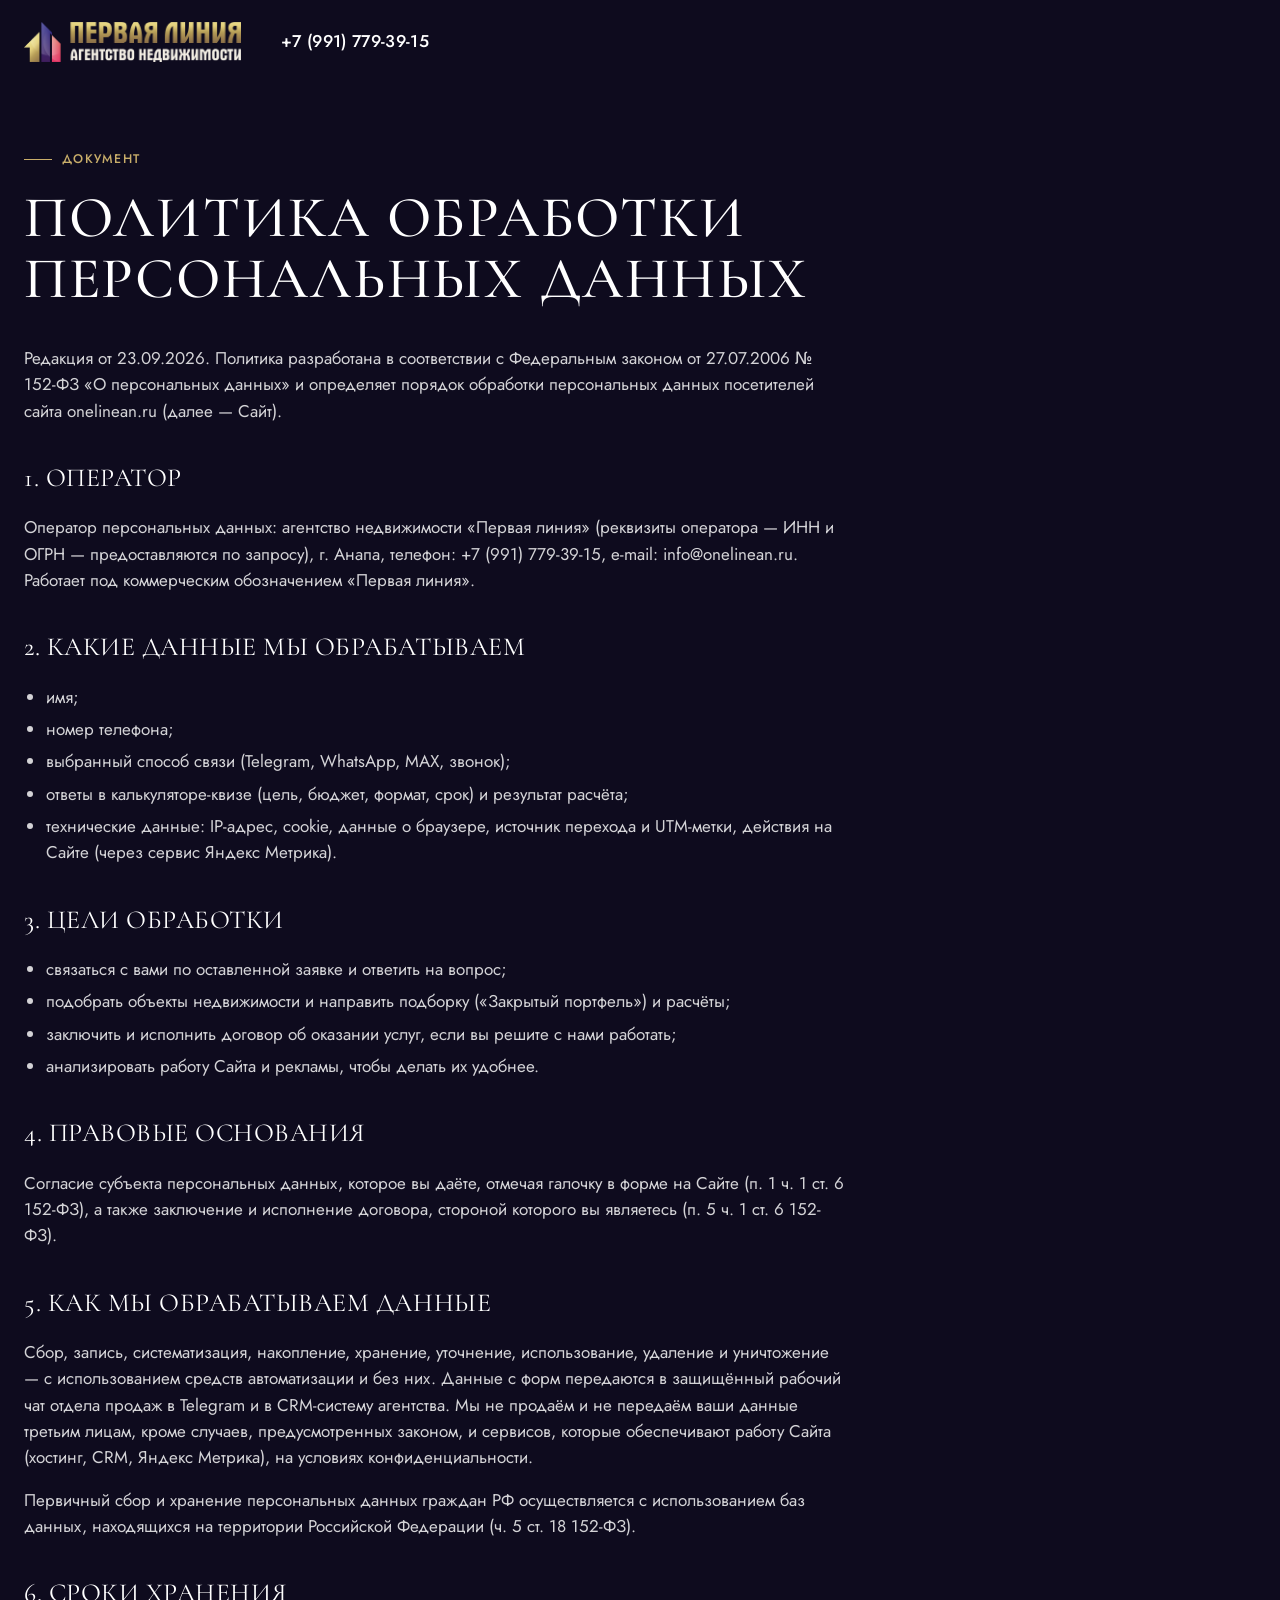
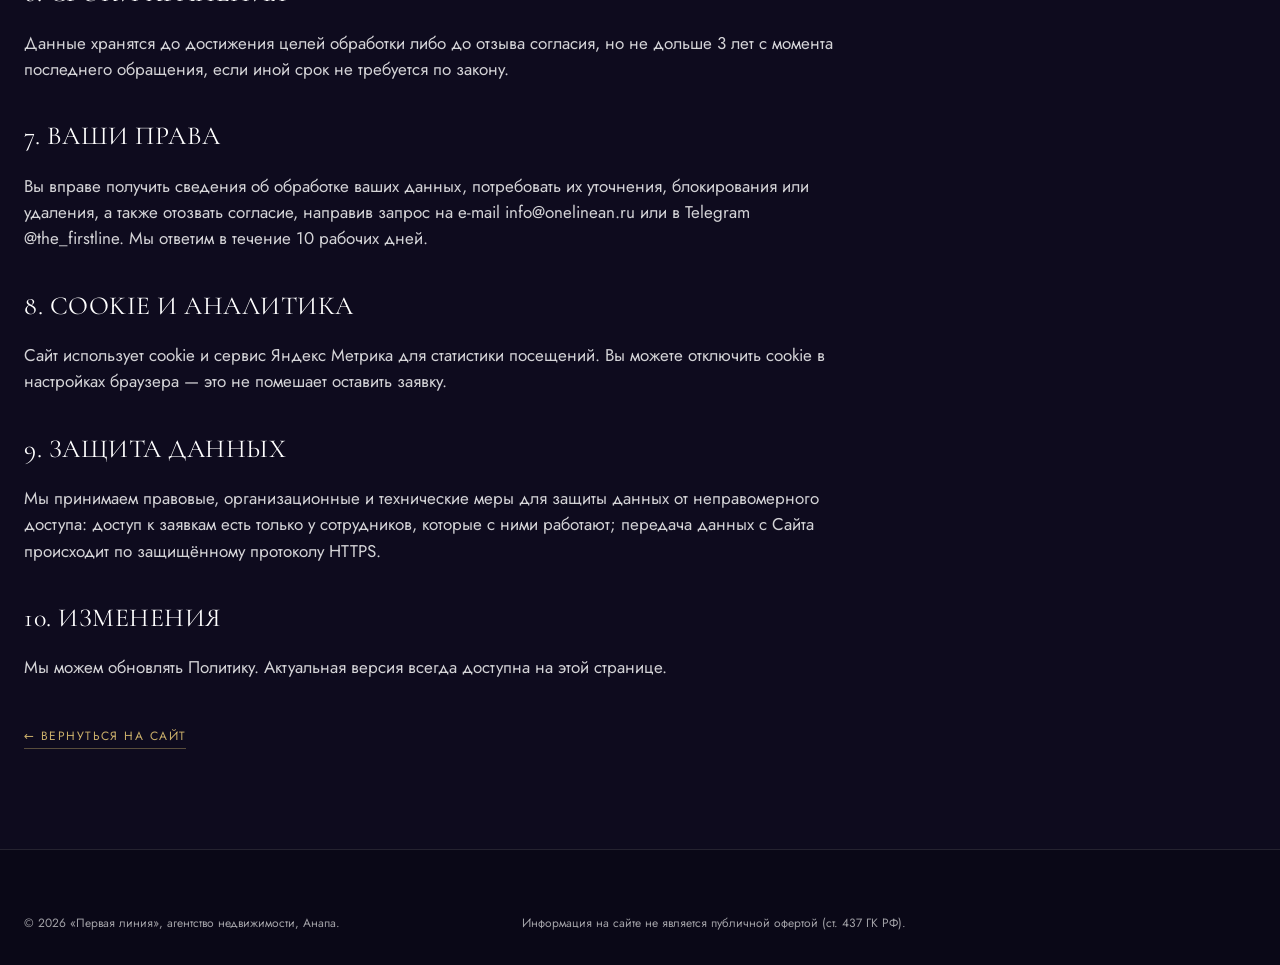
==== politika.html @ fabc6e94 "Первая линия — сайт агентства недвижимости, Анапа Полный сайт: главная, калькулятор, портфель, объек" ====
<!doctype html>
<html lang="ru" class="no-js">
<head>
  <meta charset="utf-8">
<!-- This site is hosted on Netlify. Anyone can build and deploy a site
     like this one for free: https://netlify.new/?utm_campaign=loops&utm_source=ai-legible&utm_medium=owned&utm_content=comment&utm_id=663f6101-4994-4c4c-a0d8-2c6af5e1f7ff
     Netlify hosting facts for this site: static/SSR served via Netlify Edge. -->
  <meta name="viewport" content="width=device-width, initial-scale=1">
  <title>Политика обработки персональных данных — Первая линия</title>
  <meta name="robots" content="noindex, follow">
  <meta name="theme-color" content="#0e0b1e">
  <link rel="icon" href="favicon.ico" sizes="any">
  <link rel="icon" type="image/png" href="assets/brand/favicon.png">
  <link rel="preload" href="assets/fonts/cormorant-garamond.woff2" as="font" type="font/woff2" crossorigin>
  <link rel="preload" href="assets/fonts/jost.woff2" as="font" type="font/woff2" crossorigin>
  <link rel="stylesheet" href="assets/css/style.css?v=17">
</head>
<body>
  <header class="header is-scrolled">
    <div class="container header__inner">
      <a aria-label='Первая линия — на главную' class='header__logo' href='/'><img src="assets/brand/logo-horizontal-dark.png" alt="Первая линия — агентство недвижимости" width="900" height="166"></a>
      <div class="header__right">
        <div class="header__phone"><a data-phone href="tel:+79917793915">+7 (991) 779-39-15</a><span>Анапа · отдел продаж</span></div>
      </div>
    </div>
  </header>

  <main class="page">
    <div class="container">
      <p class="eyebrow">Документ</p>
      <h1 class="h2" style="margin:18px 0 36px">Политика обработки персональных данных</h1>
      <div class="prose">
        <p>Редакция от 23.09.2026. Политика разработана в соответствии с Федеральным законом от 27.07.2006 № 152-ФЗ «О персональных данных» и определяет порядок обработки персональных данных посетителей сайта onelinean.ru (далее — Сайт).</p>

        <h2>1. Оператор</h2>
        <p>Оператор персональных данных: агентство недвижимости «Первая линия» (реквизиты оператора — ИНН и ОГРН — предоставляются по запросу), г. Анапа, телефон: <a data-phone href="tel:+79917793915">+7 (991) 779-39-15</a>, e-mail: info@onelinean.ru. Работает под коммерческим обозначением «Первая линия».</p>

        <h2>2. Какие данные мы обрабатываем</h2>
        <ul>
          <li>имя;</li>
          <li>номер телефона;</li>
          <li>выбранный способ связи (Telegram, WhatsApp, MAX, звонок);</li>
          <li>ответы в калькуляторе-квизе (цель, бюджет, формат, срок) и результат расчёта;</li>
          <li>технические данные: IP-адрес, cookie, данные о браузере, источник перехода и UTM-метки, действия на Сайте (через сервис Яндекс Метрика).</li>
        </ul>

        <h2>3. Цели обработки</h2>
        <ul>
          <li>связаться с вами по оставленной заявке и ответить на вопрос;</li>
          <li>подобрать объекты недвижимости и направить подборку («Закрытый портфель») и расчёты;</li>
          <li>заключить и исполнить договор об оказании услуг, если вы решите с нами работать;</li>
          <li>анализировать работу Сайта и рекламы, чтобы делать их удобнее.</li>
        </ul>

        <h2>4. Правовые основания</h2>
        <p>Согласие субъекта персональных данных, которое вы даёте, отмечая галочку в форме на Сайте (п. 1 ч. 1 ст. 6 152-ФЗ), а также заключение и исполнение договора, стороной которого вы являетесь (п. 5 ч. 1 ст. 6 152-ФЗ).</p>

        <h2>5. Как мы обрабатываем данные</h2>
        <p>Сбор, запись, систематизация, накопление, хранение, уточнение, использование, удаление и уничтожение — с использованием средств автоматизации и без них. Данные с форм передаются в защищённый рабочий чат отдела продаж в Telegram и в CRM-систему агентства. Мы не продаём и не передаём ваши данные третьим лицам, кроме случаев, предусмотренных законом, и сервисов, которые обеспечивают работу Сайта (хостинг, CRM, Яндекс Метрика), на условиях конфиденциальности.</p>
        <p>Первичный сбор и хранение персональных данных граждан РФ осуществляется с использованием баз данных, находящихся на территории Российской Федерации (ч. 5 ст. 18 152-ФЗ).</p>

        <h2>6. Сроки хранения</h2>
        <p>Данные хранятся до достижения целей обработки либо до отзыва согласия, но не дольше 3 лет с момента последнего обращения, если иной срок не требуется по закону.</p>

        <h2>7. Ваши права</h2>
        <p>Вы вправе получить сведения об обработке ваших данных, потребовать их уточнения, блокирования или удаления, а также отозвать согласие, направив запрос на e-mail info@onelinean.ru или в Telegram @the_firstline. Мы ответим в течение 10 рабочих дней.</p>

        <h2>8. Cookie и аналитика</h2>
        <p>Сайт использует cookie и сервис Яндекс Метрика для статистики посещений. Вы можете отключить cookie в настройках браузера — это не помешает оставить заявку.</p>

        <h2>9. Защита данных</h2>
        <p>Мы принимаем правовые, организационные и технические меры для защиты данных от неправомерного доступа: доступ к заявкам есть только у сотрудников, которые с ними работают; передача данных с Сайта происходит по защищённому протоколу HTTPS.</p>

        <h2>10. Изменения</h2>
        <p>Мы можем обновлять Политику. Актуальная версия всегда доступна на этой странице.</p>

        <p style="margin-top:24px"><a class='link-arrow' href='/'>← Вернуться на сайт</a></p>
      </div>
    </div>
  </main>

  <footer class="footer">
    <div class="container">
      <div class="footer__legal" style="margin-top:0;border-top:0;padding-top:0">
        <p>© <span data-year>2026</span> «Первая линия», агентство недвижимости, Анапа.</p>
        <p>Информация на сайте не является публичной офертой (ст. 437 ГК РФ).</p>
      </div>
    </div>
  </footer>
  <script src="assets/js/config.js?v=17"></script>
  <script src="assets/js/app.js?v=17" defer></script>
</body>
</html>
<script async src="/.netlify/scripts/hud?variant=public" data-nf-variant="public" data-netlify-site-id="663f6101-4994-4c4c-a0d8-2c6af5e1f7ff" data-app-host="app.netlify.com"></script>
---- assets/css/style.css ----
/* ==========================================================================
   Первая линия — агентство инвестиционной недвижимости, Анапа
   Дизайн-система по мотивам whitewill.ru, палитра из логотипа агентства
   ========================================================================== */

/* шрифты — свой хостинг (кириллица + латиница), без передачи данных в Google */
@font-face { font-family: "Cormorant Garamond"; src: url("../fonts/cormorant-garamond.woff2") format("woff2"); font-weight: 300 700; font-style: normal; font-display: swap; }
@font-face { font-family: "Cormorant Garamond"; src: url("../fonts/cormorant-garamond-italic.woff2") format("woff2"); font-weight: 300 700; font-style: italic; font-display: swap; }
@font-face { font-family: "Jost"; src: url("../fonts/jost.woff2") format("woff2"); font-weight: 100 900; font-style: normal; font-display: swap; }

:root {
  /* фон и поверхности — глубокий индиго логотипа */
  --bg: #0e0b1e;
  --bg-2: #130f28;
  --card: #1a1534;
  --card-2: #221c42;
  --line: rgba(201, 174, 106, 0.18);
  --line-soft: rgba(255, 255, 255, 0.08);

  /* акценты логотипа */
  --gold: #c9ae6a;
  --gold-hi: #eadc8c;
  --gold-lo: #8c7249;
  --gold-grad: linear-gradient(180deg, #eadc8c 0%, #c4a965 50%, #8c7249 100%);
  --gold-grad-h: linear-gradient(90deg, #eadc8c 0%, #c4a965 45%, #9c8052 100%);
  --coral: #e6456a;
  --coral-soft: #e8a090;
  --indigo: #3a2c80;
  --violet: #5b5ba8;
  --plum: #401e5c;

  /* светлая контрастная секция */
  --cream: #f3eee4;
  --cream-2: #e9e1d2;
  --ink: #0e0b1e;
  --ink-muted: rgba(14, 11, 30, 0.66);

  --text: #ffffff;
  --muted: rgba(255, 255, 255, 0.72);
  --faint: rgba(255, 255, 255, 0.46);

  --serif: "Cormorant Garamond", "Cormorant", Georgia, "Times New Roman", serif;
  --sans: "Jost", "Futura PT", "Century Gothic", system-ui, -apple-system, sans-serif;

  --container: 1300px;
  --gutter: 16px;
  --radius: 3px;
  --header-h: 84px;
  --ease: cubic-bezier(0.22, 0.61, 0.36, 1);
}

@media (min-width: 768px) {
  :root { --gutter: 24px; }
}

/* ---------- reset ---------- */
*, *::before, *::after { box-sizing: border-box; }
html { -webkit-text-size-adjust: 100%; scroll-padding-top: 72px; }
body {
  margin: 0;
  background: var(--bg);
  color: var(--text);
  font-family: var(--sans);
  font-weight: 400;
  font-size: 16px;
  line-height: 1.55;
  -webkit-font-smoothing: antialiased;
  overflow-x: hidden;
}
img, svg { display: block; max-width: 100%; }
img { height: auto; }
a { color: inherit; text-decoration: none; }
button, input, select, textarea { font: inherit; color: inherit; }
button { cursor: pointer; background: none; border: 0; padding: 0; }
h1, h2, h3, h4, p, ul, ol, figure, blockquote { margin: 0; }
ul, ol { padding: 0; list-style: none; }
:focus-visible { outline: 2px solid var(--gold); outline-offset: 3px; }
[hidden] { display: none !important; }
.sr-only { position: absolute; width: 1px; height: 1px; overflow: hidden; clip: rect(0 0 0 0); white-space: nowrap; }

.container { width: 100%; max-width: var(--container); margin: 0 auto; padding: 0 var(--gutter); }

/* ---------- типографика ---------- */
.h-display,
.h2,
.h3 {
  font-family: var(--serif);
  font-weight: 400;
  text-transform: uppercase;
  letter-spacing: 0.03em;
  line-height: 1.04;
}
.h-display { font-size: clamp(38px, 6.2vw, 88px); font-weight: 300; }
.h2 { font-size: clamp(32px, 4.6vw, 58px); }
.h3 { font-size: clamp(22px, 2.2vw, 30px); line-height: 1.12; }
.h-display .indent { display: block; padding-left: 0.9em; }
.gold-text {
  background: var(--gold-grad);
  -webkit-background-clip: text;
  background-clip: text;
  color: transparent;
}
.eyebrow {
  display: inline-flex;
  align-items: center;
  gap: 10px;
  font-size: 12px;
  letter-spacing: 0.14em;
  text-transform: uppercase;
  color: var(--gold);
}
.eyebrow::before { content: ""; width: 28px; height: 1px; background: currentColor; }
.lead { font-size: clamp(17px, 1.5vw, 20px); line-height: 1.5; color: var(--muted); font-weight: 300; }
.muted { color: var(--muted); }
.small { font-size: 13px; line-height: 1.5; }
.src { font-size: 12px; color: var(--faint); line-height: 1.45; }
.src a { text-decoration: underline; text-underline-offset: 2px; text-decoration-color: rgba(255,255,255,.25); }
.src a:hover { color: var(--gold); }
.fill {
  /* незаполненные данные — видно сразу, легко найти поиском по [ЗАПОЛНИТЬ] */
  display: inline;
  background: rgba(230, 69, 106, 0.14);
  color: #ff9fb4;
  border-radius: 2px;
  padding: 0 4px;
  font-size: 0.92em;
}

/* ---------- кнопки ---------- */
.btn {
  --h: 52px;
  display: inline-flex;
  align-items: center;
  justify-content: center;
  gap: 10px;
  min-height: var(--h);
  padding: 0 28px;
  border-radius: var(--radius);
  font-size: 13px;
  font-weight: 500;
  letter-spacing: 0.1em;
  text-transform: uppercase;
  text-align: center;
  line-height: 1.2;
  transition: background 0.25s var(--ease), color 0.25s var(--ease), border-color 0.25s, transform 0.25s var(--ease), box-shadow 0.25s;
  white-space: nowrap;
}
.btn:active { transform: translateY(1px); }
.btn--gold { background: var(--gold-grad-h); color: var(--ink); box-shadow: 0 10px 30px -12px rgba(201, 174, 106, 0.6); }
.btn--gold:hover { box-shadow: 0 14px 40px -10px rgba(234, 220, 140, 0.7); filter: brightness(1.06); }
.btn--ghost { border: 1px solid rgba(201, 174, 106, 0.55); color: var(--gold-hi); }
.btn--ghost:hover { background: rgba(201, 174, 106, 0.1); border-color: var(--gold); }
.btn--cream { background: var(--cream); color: var(--ink); }
.btn--cream:hover { background: #fff; }
.btn--dark { background: var(--ink); color: var(--cream); }
.btn--dark:hover { background: var(--indigo); }
.btn--sm { --h: 40px; padding: 0 18px; font-size: 12px; }
.btn--block { width: 100%; }
.btn[disabled] { opacity: 0.55; pointer-events: none; }
.link-arrow {
  display: inline-flex; align-items: center; gap: 8px;
  font-size: 12px; letter-spacing: 0.12em; text-transform: uppercase; color: var(--gold);
  border-bottom: 1px solid rgba(201,174,106,.4); padding-bottom: 3px;
}
.link-arrow:hover { color: var(--gold-hi); border-color: var(--gold-hi); }
@media (max-width: 480px) { .btn { white-space: normal; padding: 0 20px; } }

/* ---------- секции ---------- */
.section { padding: clamp(72px, 10vw, 140px) 0; position: relative; }
.section--tight { padding: clamp(56px, 7vw, 96px) 0; }
.section--alt { background: var(--bg-2); }
.section--cream { background: var(--cream); color: var(--ink); }
.section--cream .muted, .section--cream .lead { color: var(--ink-muted); }
.section--cream .eyebrow { color: var(--gold-lo); }
.section--cream .src { color: rgba(14,11,30,.5); }
.section-head {
  display: grid;
  gap: 20px 60px;
  margin-bottom: clamp(36px, 5vw, 64px);
  align-items: end;
}
.section-head .eyebrow { margin-bottom: 18px; }
@media (min-width: 960px) {
  .section-head { grid-template-columns: 1.15fr 1fr; }
  .section-head--stack { grid-template-columns: 1fr; max-width: 900px; }
}
.divider { height: 1px; background: var(--line-soft); border: 0; margin: 0; }

/* ---------- шапка ---------- */
.header {
  position: fixed; inset: 0 0 auto 0; z-index: 50;
  height: var(--header-h);
  transition: background 0.35s var(--ease), height 0.35s var(--ease), border-color 0.35s;
  border-bottom: 1px solid transparent;
}
.header.is-scrolled {
  --header-h: 68px;
  background: rgba(14, 11, 30, 0.86);
  backdrop-filter: blur(14px);
  -webkit-backdrop-filter: blur(14px);
  border-color: var(--line-soft);
}
.header__inner { height: 100%; display: flex; align-items: center; gap: 28px; }
.header__logo { flex: none; }
.header__logo img { height: 40px; width: auto; }
.header.is-scrolled .header__logo img { height: 34px; }
.nav { display: none; gap: 30px; margin-left: auto; }
.nav a { font-size: 14px; color: rgba(255,255,255,.86); letter-spacing: 0.02em; position: relative; }
.nav a::after { content: ""; position: absolute; left: 0; right: 100%; bottom: -6px; height: 1px; background: var(--gold); transition: right .3s var(--ease); }
.nav a:hover { color: #fff; }
.nav a:hover::after { right: 0; }
.header__right { display: flex; align-items: center; gap: 18px; margin-left: auto; }
.header__social { display: none; gap: 12px; }
.icon-btn {
  width: 36px; height: 36px; border-radius: 50%;
  display: inline-grid; place-items: center;
  border: 1px solid rgba(255,255,255,.18);
  transition: border-color .25s, background .25s;
}
.icon-btn svg { width: 16px; height: 16px; fill: currentColor; }
.icon-btn:hover { border-color: var(--gold); background: rgba(201,174,106,.12); }
.header__phone { display: none; text-align: right; line-height: 1.2; }
.header__phone a { font-size: 17px; font-weight: 500; letter-spacing: 0.02em; white-space: nowrap; }
.header__phone span { display: block; font-size: 11px; color: var(--faint); margin-top: 3px; }
.header__cta { display: none; }
.burger { width: 44px; height: 44px; display: grid; place-content: center; gap: 6px; }
.burger span { display: block; width: 24px; height: 1.5px; background: #fff; transition: transform .3s, opacity .3s; }
.burger[aria-expanded="true"] span:nth-child(1) { transform: translateY(7.5px) rotate(45deg); }
.burger[aria-expanded="true"] span:nth-child(2) { opacity: 0; }
.burger[aria-expanded="true"] span:nth-child(3) { transform: translateY(-7.5px) rotate(-45deg); }
@media (min-width: 640px) { .header__phone { display: block; } }
@media (min-width: 1180px) {
  .nav { display: flex; }
  .header__right { margin-left: 28px; }
  .header__social { display: flex; }
  .burger { display: none; }
}
@media (min-width: 1360px) { .header__cta { display: inline-flex; } }
@media (max-width: 400px) { .header__logo img { height: 32px; } }

.mobile-menu {
  position: fixed; inset: 0; z-index: 49;
  background: rgba(14, 11, 30, 0.98);
  padding: calc(var(--header-h) + 24px) var(--gutter) 32px;
  display: flex; flex-direction: column; gap: 28px;
  opacity: 0; visibility: hidden; transition: opacity .3s, visibility .3s;
  overflow-y: auto;
}
.mobile-menu.is-open { opacity: 1; visibility: visible; }
.mobile-menu nav { display: grid; gap: 4px; }
.mobile-menu nav a { font-family: var(--serif); font-size: 30px; text-transform: uppercase; letter-spacing: .03em; padding: 6px 0; border-bottom: 1px solid var(--line-soft); }
.mobile-menu__foot { margin-top: auto; display: grid; gap: 16px; }
.mobile-menu__foot .phone { font-size: 22px; font-weight: 500; }

/* ---------- первый экран ---------- */
.hero {
  position: relative;
  min-height: 100svh;
  display: flex; flex-direction: column; justify-content: flex-end;
  padding: calc(var(--header-h) + 24px) 0 0;
  isolation: isolate;
  overflow: hidden;
}
.hero__wall {
  position: absolute; left: 0; right: 0; top: 0; height: min(72vh, 680px); z-index: -2;
  display: grid; grid-auto-flow: column; grid-auto-columns: 1fr;
  gap: 2px;
}
.hero__wall img {
  width: 100%; height: 100%; object-fit: cover; object-position: center 12%;
  filter: saturate(0.6) contrast(1.05) brightness(0.78);
}
.hero__wall img:nth-child(n+5) { display: none; }
@media (min-width: 640px) { .hero__wall img:nth-child(n+5) { display: block; } .hero__wall img:nth-child(n+7) { display: none; } }
@media (min-width: 1024px) { .hero__wall img:nth-child(n+7) { display: block; } }
.hero::before {
  content: ""; position: absolute; left: 0; right: 0; top: 0; height: min(72vh, 680px); z-index: -1;
  background:
    linear-gradient(180deg, rgba(14,11,30,.78) 0%, rgba(14,11,30,.1) 20%, rgba(14,11,30,.15) 45%, rgba(14,11,30,.85) 80%, var(--bg) 100%),
    linear-gradient(90deg, rgba(58,44,128,.45), rgba(58,44,128,.1) 45%, rgba(230,69,106,.14));
}
.hero { min-height: auto; padding-top: calc(min(72vh, 680px) - 250px); }
@media (max-width: 959px) { .hero { padding-top: calc(min(42vh, 380px) - 60px); } .hero__wall, .hero::before { height: min(42vh, 380px); } }
.hero__caption { position: absolute; right: var(--gutter); top: calc(var(--header-h) + 14px); font-size: 11px; color: var(--faint); }
.hero__content { display: grid; gap: 28px; padding-bottom: 28px; }
.hero__title { max-width: none; }
.hero__aside { display: grid; gap: 24px; align-content: end; }
.hero__aside .lead { color: rgba(255,255,255,.88); max-width: 520px; }
.hero__ctas { display: flex; flex-wrap: wrap; gap: 12px; }
.hero__seal {
  position: absolute; left: calc(var(--gutter) - 6px); top: -110px;
  width: 128px; height: 128px; display: none;
}
.hero__seal svg { width: 100%; height: 100%; animation: spin 38s linear infinite; }
.hero__seal-core { position: absolute; inset: 0; display: grid; place-items: center; }
.hero__seal-core img { width: 46px; }
@keyframes spin { to { transform: rotate(360deg); } }
@media (prefers-reduced-motion: reduce) { .hero__seal svg { animation: none; } }
@media (min-width: 960px) {
  .hero__content { grid-template-columns: 1.25fr 1fr; align-items: end; gap: 60px; position: relative; padding-bottom: 40px; }
  .hero__seal { display: block; }
}

.trust {
  display: grid; grid-template-columns: repeat(2, 1fr);
  border-top: 1px solid var(--line-soft);
  margin-top: 8px;
}
.trust__item { padding: 20px 16px 22px 0; display: grid; gap: 6px; }
.trust__item + .trust__item { padding-left: 16px; border-left: 1px solid var(--line-soft); }
.trust__item:nth-child(3) { padding-left: 0; border-left: 0; }
.trust__item:nth-child(n+3) { border-top: 1px solid var(--line-soft); }
.trust__num { font-family: var(--serif); font-size: clamp(26px, 3vw, 40px); line-height: 1; color: var(--gold-hi); }
.trust__txt { font-size: 13px; color: var(--muted); line-height: 1.4; }
@media (min-width: 960px) {
  .trust { grid-template-columns: repeat(4, 1fr); }
  .trust__item { padding: 26px 24px 30px; }
  .trust__item:first-child { padding-left: 0; }
  .trust__item:nth-child(3) { padding-left: 24px; border-left: 1px solid var(--line-soft); }
  .trust__item:nth-child(n+3) { border-top: 0; }
}

/* ---------- панель быстрого подбора (аналог поиска whitewill) ---------- */
.quickbar {
  display: grid; gap: 1px;
  background: rgba(255,255,255,.1);
  border-radius: var(--radius);
  overflow: hidden;
  margin: 8px 0 0;
}
.quickbar__field { background: #fff; color: var(--ink); position: relative; }
.quickbar__field label { position: absolute; left: 18px; top: 9px; font-size: 10px; letter-spacing: .12em; text-transform: uppercase; color: rgba(14,11,30,.5); pointer-events: none; }
.quickbar select {
  width: 100%; height: 60px; border: 0; background: transparent; appearance: none; -webkit-appearance: none;
  padding: 20px 40px 4px 18px; font-size: 15px; color: var(--ink); cursor: pointer;
}
.quickbar__field::after { content: ""; position: absolute; right: 18px; top: 50%; width: 8px; height: 8px; border-right: 1.5px solid var(--gold-lo); border-bottom: 1.5px solid var(--gold-lo); transform: translateY(-70%) rotate(45deg); pointer-events: none; }
.quickbar .btn { border-radius: 0; min-height: 60px; }
@media (min-width: 900px) { .quickbar { grid-template-columns: 1fr 1fr 1fr 220px; } }

/* ---------- плитки сегментов ---------- */
.tiles { display: grid; gap: 12px; }
@media (min-width: 640px) { .tiles { grid-template-columns: repeat(2, 1fr); } }
@media (min-width: 1024px) { .tiles { grid-template-columns: repeat(6, 1fr); } .tile { grid-column: span 2; } .tile--wide { grid-column: span 3; } }
.tile {
  position: relative; min-height: 220px;
  background: var(--card); border: 1px solid var(--line-soft);
  padding: 24px; display: flex; flex-direction: column; justify-content: space-between; gap: 18px;
  overflow: hidden; text-align: left; width: 100%;
  transition: border-color .3s, transform .4s var(--ease);
}
.tile::after {
  content: ""; position: absolute; right: -40px; bottom: -40px; width: 220px; height: 220px; border-radius: 50%;
  background: radial-gradient(circle, rgba(91,91,168,.35), transparent 70%);
  transition: transform .5s var(--ease);
}
.tile:hover { border-color: var(--line); }
.tile:hover::after { transform: scale(1.3); }
.tile__num { font-family: var(--serif); font-size: 15px; color: var(--gold); letter-spacing: .1em; }
.tile__title { font-family: var(--serif); font-size: clamp(22px, 2vw, 28px); text-transform: uppercase; line-height: 1.1; letter-spacing: .02em; position: relative; z-index: 1; }
.tile__text { font-size: 14px; color: var(--muted); position: relative; z-index: 1; }
.tile__more { font-size: 12px; letter-spacing: .12em; text-transform: uppercase; color: var(--gold); position: relative; z-index: 1; display: inline-flex; gap: 8px; align-items: center; }
.tile[aria-expanded="true"] { border-color: var(--gold); }

.strategy {
  margin-top: 12px; background: linear-gradient(135deg, rgba(58,44,128,.45), rgba(26,21,52,1));
  border: 1px solid var(--line); padding: clamp(24px, 4vw, 48px);
  display: grid; gap: 24px;
}
.strategy[hidden] { display: none; }
.strategy__grid { display: grid; gap: 20px; }
@media (min-width: 900px) { .strategy { grid-template-columns: 1.2fr 1fr; align-items: start; } }
.strategy dl { display: grid; gap: 14px; }
.strategy dt { font-size: 11px; letter-spacing: .14em; text-transform: uppercase; color: var(--gold); }
.strategy dd { margin: 4px 0 0; color: var(--muted); font-size: 15px; }

/* ---------- лид-магнит: закрытый портфель ---------- */
.portfolio { display: grid; gap: 48px; align-items: center; }
@media (min-width: 1024px) { .portfolio { grid-template-columns: 1fr 1.05fr; gap: 80px; } }
.portfolio__list { display: grid; gap: 14px; margin: 28px 0 32px; }
.portfolio__list li { display: grid; grid-template-columns: 28px 1fr; gap: 12px; color: var(--muted); }
.portfolio__list li::before { content: ""; width: 20px; height: 1px; background: var(--gold); margin-top: 12px; }
.portfolio__list b { color: #fff; font-weight: 500; }

.book-stage { position: relative; min-height: 440px; perspective: 1600px; display: grid; place-items: center; }
.book-stage__cards { position: absolute; inset: 0; display: grid; grid-template-columns: repeat(3, 1fr); gap: 10px; opacity: .9; }
.book-stage__cards > div {
  background: var(--card); border: 1px solid var(--line-soft); position: relative; overflow: hidden;
  display: flex; flex-direction: column; justify-content: flex-end; padding: 14px;
}
.book-stage__cards > div::before { content: ""; position: absolute; inset: 0 0 45% 0; background: linear-gradient(135deg, #2a2352, #3b2e6e 55%, #6b3a63); }
.book-stage__cards span { display: block; height: 8px; background: rgba(255,255,255,.2); margin-top: 8px; border-radius: 4px; filter: blur(2px); position: relative; }
.book-stage__cards span:nth-child(2) { width: 60%; }
.book-stage__cards span.g { background: rgba(201,174,106,.55); width: 40%; }
.book-stage__cards { filter: blur(3px); }
.book-stage__lock { position: absolute; top: 14px; right: 14px; z-index: 3; font-size: 11px; letter-spacing: .12em; text-transform: uppercase; background: var(--coral); color: #fff; padding: 6px 10px; border-radius: 2px; }
.book {
  position: relative; z-index: 2;
  width: min(300px, 70vw); aspect-ratio: 210 / 297;
  transform: rotateY(-22deg) rotateX(8deg) rotateZ(-6deg);
  transform-style: preserve-3d;
  transition: transform .8s var(--ease);
  filter: drop-shadow(0 40px 60px rgba(0,0,0,.6));
}
.book-stage:hover .book { transform: rotateY(-10deg) rotateX(4deg) rotateZ(-3deg); }
.book__cover {
  position: absolute; inset: 0;
  background:
    radial-gradient(120% 70% at 100% 0%, rgba(230,69,106,.35), transparent 55%),
    radial-gradient(90% 60% at 0% 100%, rgba(91,91,168,.55), transparent 60%),
    linear-gradient(160deg, #211a45, #0e0b1e 70%);
  border: 1px solid rgba(201,174,106,.45);
  padding: 26px 22px; display: flex; flex-direction: column; justify-content: space-between;
}
.book__cover::before { content: ""; position: absolute; inset: 10px; border: 1px solid rgba(201,174,106,.25); pointer-events: none; }
.book__spine { position: absolute; top: 0; bottom: 0; left: 0; width: 18px; transform: rotateY(90deg) translateZ(-9px) translateX(-9px); background: #0a0817; }
.book__logo { width: 44px; }
.book__title { font-family: var(--serif); text-transform: uppercase; font-size: 30px; line-height: 1; letter-spacing: .03em; }
.book__sub { font-size: 11px; letter-spacing: .12em; text-transform: uppercase; color: var(--gold); margin-top: 10px; }
.book__meta { font-size: 11px; color: var(--muted); display: flex; justify-content: space-between; border-top: 1px solid rgba(201,174,106,.3); padding-top: 10px; }

/* ---------- формы ---------- */
.form { display: grid; gap: 12px; }
.form--row { }
@media (min-width: 720px) { .form--row { grid-template-columns: 1fr 1fr; } .form--row .form__full { grid-column: 1 / -1; } }
.field { position: relative; }
.field input, .field select, .field textarea {
  width: 100%; height: 58px; padding: 22px 16px 6px; border-radius: var(--radius);
  background: rgba(255,255,255,.04); border: 1px solid rgba(255,255,255,.16);
  transition: border-color .2s, background .2s;
  font-size: 16px;
}
.field textarea { height: auto; min-height: 100px; resize: vertical; }
.field label { position: absolute; left: 16px; top: 8px; font-size: 11px; letter-spacing: .1em; text-transform: uppercase; color: var(--faint); pointer-events: none; }
.field input:focus, .field select:focus { outline: none; border-color: var(--gold); background: rgba(255,255,255,.06); }
.field.is-invalid input { border-color: var(--coral); }
.section--cream .field input, .popup--light .field input { background: #fff; border-color: rgba(14,11,30,.14); color: var(--ink); }
.section--cream .field label, .popup--light .field label { color: rgba(14,11,30,.5); }
.messengers { display: grid; gap: 8px; }
.messengers__label { font-size: 11px; letter-spacing: .1em; text-transform: uppercase; color: var(--faint); }
.messengers__opts { display: flex; flex-wrap: wrap; gap: 8px; }
.chip { position: relative; }
.chip input { position: absolute; opacity: 0; pointer-events: none; }
.chip span {
  display: inline-flex; align-items: center; gap: 8px; height: 40px; padding: 0 14px; border-radius: 40px;
  border: 1px solid rgba(255,255,255,.18); font-size: 14px; cursor: pointer; transition: all .2s;
}
.chip input:checked + span { border-color: var(--gold); background: rgba(201,174,106,.16); color: var(--gold-hi); }
.chip input:focus-visible + span { outline: 2px solid var(--gold); outline-offset: 2px; }
.section--cream .chip span, .popup--light .chip span { border-color: rgba(14,11,30,.18); }
.section--cream .chip input:checked + span, .popup--light .chip input:checked + span { background: var(--ink); color: var(--cream); border-color: var(--ink); }
.section--cream .messengers__label { color: rgba(14,11,30,.5); }
.consent { display: grid; grid-template-columns: 20px 1fr; gap: 10px; font-size: 12px; line-height: 1.45; color: var(--faint); cursor: pointer; }
.consent input { width: 18px; height: 18px; margin: 1px 0 0; accent-color: var(--gold); }
.consent a { text-decoration: underline; }
.consent.is-invalid { color: #ff9fb4; }
.section--cream .consent { color: rgba(14,11,30,.6); }
.form__error { display: none; font-size: 13px; color: #ff9fb4; }
.form__error.is-visible { display: block; }
.form__note { font-size: 12px; color: var(--faint); }

/* ---------- калькулятор-квиз ---------- */
.quiz {
  background: #fff; color: var(--ink);
  border-radius: 4px; box-shadow: 0 40px 80px -40px rgba(14,11,30,.45);
  overflow: hidden;
}
.quiz__top { display: flex; align-items: center; justify-content: space-between; gap: 16px; padding: 20px clamp(20px, 4vw, 44px); border-bottom: 1px solid rgba(14,11,30,.08); }
.quiz__step-label { font-size: 12px; letter-spacing: .14em; text-transform: uppercase; color: var(--gold-lo); white-space: nowrap; }
.quiz__progress { flex: 1; height: 3px; background: rgba(14,11,30,.08); border-radius: 3px; overflow: hidden; max-width: 420px; }
.quiz__progress i { display: block; height: 100%; width: 0; background: var(--gold-grad-h); transition: width .45s var(--ease); }
.quiz__body { padding: clamp(24px, 4vw, 48px) clamp(20px, 4vw, 44px); min-height: 380px; }
.quiz__q { font-family: var(--serif); font-size: clamp(26px, 3vw, 38px); line-height: 1.1; text-transform: uppercase; letter-spacing: .02em; margin-bottom: 8px; }
.quiz__hint { color: var(--ink-muted); margin-bottom: 28px; font-size: 15px; }
.quiz__opts { display: grid; gap: 10px; }
@media (min-width: 720px) { .quiz__opts { grid-template-columns: repeat(2, 1fr); } }
.opt {
  text-align: left; width: 100%;
  border: 1px solid rgba(14,11,30,.14); border-radius: 4px; padding: 18px 20px;
  display: grid; grid-template-columns: 1fr 22px; gap: 4px 12px; align-items: center;
  transition: border-color .2s, background .2s, transform .2s;
  background: #fff; color: var(--ink);
}
.opt:hover { border-color: var(--gold); background: #fdfbf6; }
.opt b { font-weight: 500; font-size: 17px; }
.opt small { grid-column: 1; color: var(--ink-muted); font-size: 13px; line-height: 1.4; }
.opt::after { content: ""; grid-row: 1 / span 2; grid-column: 2; width: 20px; height: 20px; border-radius: 50%; border: 1.5px solid rgba(14,11,30,.25); transition: all .2s; }
.opt.is-active { border-color: var(--ink); background: #f7f3ea; }
.opt.is-active::after { border-color: var(--ink); background: radial-gradient(circle, var(--ink) 40%, transparent 45%); }
.range { display: grid; gap: 16px; max-width: 640px; }
.range__value { font-family: var(--serif); font-size: clamp(40px, 5vw, 64px); line-height: 1; }
.range__value small { font-family: var(--sans); font-size: 16px; color: var(--ink-muted); margin-left: 6px; }
.range input[type="range"] { -webkit-appearance: none; appearance: none; width: 100%; height: 34px; background: transparent; }
.range input[type="range"]::-webkit-slider-runnable-track { height: 4px; background: linear-gradient(90deg, var(--gold) var(--p, 20%), rgba(14,11,30,.12) var(--p, 20%)); border-radius: 4px; }
.range input[type="range"]::-moz-range-track { height: 4px; background: rgba(14,11,30,.12); border-radius: 4px; }
.range input[type="range"]::-moz-range-progress { height: 4px; background: var(--gold); }
.range input[type="range"]::-webkit-slider-thumb { -webkit-appearance: none; width: 28px; height: 28px; border-radius: 50%; background: var(--ink); border: 4px solid var(--cream); box-shadow: 0 0 0 1px var(--ink); margin-top: -12px; cursor: grab; }
.range input[type="range"]::-moz-range-thumb { width: 22px; height: 22px; border-radius: 50%; background: var(--ink); border: 4px solid var(--cream); cursor: grab; }
.range__scale { display: flex; justify-content: space-between; font-size: 12px; color: var(--ink-muted); }
.range__presets { display: flex; flex-wrap: wrap; gap: 8px; }
.range__presets button { height: 34px; padding: 0 14px; border-radius: 30px; border: 1px solid rgba(14,11,30,.16); font-size: 13px; }
.range__presets button:hover { border-color: var(--ink); }
.quiz__nav { display: flex; justify-content: space-between; align-items: center; gap: 12px; padding: 18px clamp(20px, 4vw, 44px); border-top: 1px solid rgba(14,11,30,.08); background: #faf8f3; }
.quiz__back { font-size: 13px; letter-spacing: .1em; text-transform: uppercase; color: var(--ink-muted); display: inline-flex; gap: 8px; align-items: center; }
.quiz__back:hover { color: var(--ink); }

/* результат */
.result { display: grid; gap: 28px; }
.result__head { display: flex; flex-wrap: wrap; justify-content: space-between; gap: 10px 24px; align-items: baseline; }
.result__strategy { font-size: 12px; letter-spacing: .14em; text-transform: uppercase; color: var(--gold-lo); }
.result__kpis { display: grid; grid-template-columns: repeat(2, 1fr); gap: 1px; background: rgba(14,11,30,.1); border: 1px solid rgba(14,11,30,.1); }
@media (min-width: 900px) { .result__kpis { grid-template-columns: repeat(3, 1fr); } }
.kpi { background: #fff; padding: 18px; display: grid; gap: 6px; align-content: start; }
.kpi__label { font-size: 11px; letter-spacing: .12em; text-transform: uppercase; color: var(--ink-muted); }
.kpi__value { font-family: var(--serif); font-size: clamp(22px, 2.4vw, 32px); line-height: 1.05; }
.kpi__sub { font-size: 12px; color: var(--ink-muted); }
.kpi--accent { background: var(--ink); color: var(--cream); }
.kpi--accent .kpi__label, .kpi--accent .kpi__sub { color: rgba(243,238,228,.65); }
.chart { background: #faf8f3; border: 1px solid rgba(14,11,30,.08); padding: 18px 16px 12px; }
.chart__legend { display: flex; flex-wrap: wrap; gap: 8px 20px; font-size: 13px; color: var(--ink-muted); margin-bottom: 10px; }
.chart__legend i { display: inline-block; width: 18px; height: 3px; border-radius: 3px; vertical-align: middle; margin-right: 8px; }
.chart svg { width: 100%; height: auto; overflow: visible; }
.chart__verdict { margin-top: 12px; font-size: 15px; line-height: 1.5; }
.result__warn { background: rgba(230,69,106,.08); border-left: 3px solid var(--coral); padding: 14px 16px; font-size: 14px; line-height: 1.5; }
.result__disclaimer { font-size: 12px; color: var(--ink-muted); line-height: 1.5; }
.result__cta { background: var(--ink); color: var(--cream); padding: clamp(22px, 3vw, 36px); display: grid; gap: 18px; border-radius: 4px; }
.result__cta .h3 { color: #fff; }
.result__cta .muted { color: rgba(243,238,228,.7); }

/* ---------- цифры рынка ---------- */
.stats { display: grid; gap: 1px; background: var(--line-soft); border: 1px solid var(--line-soft); }
@media (min-width: 640px) { .stats { grid-template-columns: repeat(2, 1fr); } }
@media (min-width: 1024px) { .stats { grid-template-columns: repeat(3, 1fr); } }
.stat { background: var(--bg); padding: 30px 26px; display: grid; gap: 10px; align-content: start; }
.section--alt .stat { background: var(--bg-2); }
.stat__num { font-family: var(--serif); font-size: clamp(40px, 4.5vw, 60px); line-height: 1; }
.stat__num small { font-size: .45em; margin-left: 4px; }
.stat__txt { color: var(--muted); font-size: 15px; }
.stat--minus .stat__num { color: var(--coral-soft); }
.callout {
  margin-top: 40px; padding: clamp(24px, 3vw, 40px); display: grid; gap: 18px;
  border: 1px solid var(--line); background: linear-gradient(120deg, rgba(58,44,128,.35), transparent 60%);
}
@media (min-width: 900px) { .callout { grid-template-columns: 1fr auto; align-items: center; } }

/* ---------- воронка отбора ---------- */
.funnel { display: grid; gap: 12px; }
.funnel__step {
  display: grid; gap: 10px 32px; padding: 26px clamp(20px, 3vw, 36px);
  background: var(--card); border: 1px solid var(--line-soft); position: relative;
}
@media (min-width: 900px) {
  .funnel__step { grid-template-columns: 180px 1fr 1.4fr; align-items: center; }
  .funnel__step:nth-child(2) { margin: 0 4%; }
  .funnel__step:nth-child(3) { margin: 0 8%; }
  .funnel__step:nth-child(4) { margin: 0 12%; border-color: var(--gold); background: linear-gradient(120deg, rgba(201,174,106,.14), var(--card)); }
}
.funnel__num { font-family: var(--serif); font-size: clamp(40px, 4vw, 56px); line-height: 1; color: var(--gold-hi); }
.funnel__title { font-family: var(--serif); font-size: 24px; text-transform: uppercase; line-height: 1.1; }
.funnel__text { color: var(--muted); font-size: 15px; }

/* ---------- объекты (асимметрия как «Лучшие предложения») ---------- */
.objects { display: grid; gap: 12px; }
@media (min-width: 1024px) {
  .objects { grid-template-columns: repeat(3, 1fr); grid-template-rows: auto auto; }
  .obj--wide { grid-column: span 2; }
  .obj--arch { grid-row: span 2; }
}
.obj { position: relative; background: var(--card); border: 1px solid var(--line-soft); display: flex; flex-direction: column; overflow: hidden; }
.obj__media { position: relative; aspect-ratio: 16 / 10; overflow: hidden; }
.obj--wide .obj__media { aspect-ratio: 16 / 8; }
.obj--arch { background: transparent; border: 0; }
.obj--arch .obj__media { aspect-ratio: auto; flex: 1; min-height: 380px; border-radius: 999px 999px 0 0; border: 1px solid var(--line); border-bottom: 0; }
.obj--arch .obj__body { background: var(--card); border: 1px solid var(--line-soft); border-top: 0; }
.obj__badge { position: absolute; left: 14px; top: 14px; z-index: 2; font-size: 11px; letter-spacing: .12em; text-transform: uppercase; background: rgba(14,11,30,.8); border: 1px solid var(--line); color: var(--gold-hi); padding: 6px 10px; }
.obj__body { padding: 22px 22px 24px; display: grid; gap: 14px; }
.obj__kind { font-size: 11px; letter-spacing: .14em; text-transform: uppercase; color: var(--gold); }
.obj__name { font-family: var(--serif); font-size: clamp(24px, 2.2vw, 32px); text-transform: uppercase; line-height: 1.05; letter-spacing: .03em; }
.obj__facts { display: grid; grid-template-columns: repeat(2, 1fr); gap: 10px 16px; font-size: 14px; }
.obj__facts dt { font-size: 11px; letter-spacing: .1em; text-transform: uppercase; color: var(--faint); }
.obj__facts dd { margin: 2px 0 0; }
.obj__risk { font-size: 13px; color: var(--muted); border-top: 1px solid var(--line-soft); padding-top: 12px; }
.obj__risk b { color: var(--coral-soft); font-weight: 500; }
.obj--locked .obj__body > *:not(.obj__unlock) { filter: blur(5px); user-select: none; pointer-events: none; }
.obj--locked { min-height: 320px; }
.obj__unlock { position: absolute; inset: 0; z-index: 3; display: grid; place-content: center; gap: 14px; text-align: center; padding: 24px; background: linear-gradient(180deg, rgba(14,11,30,.2), rgba(14,11,30,.85)); }
.obj__unlock p { font-family: var(--serif); font-size: 26px; text-transform: uppercase; line-height: 1.1; }

/* плейсхолдер фото — заменить на реальные снимки */
.ph {
  position: absolute; inset: 0;
  background:
    radial-gradient(80% 60% at 80% 10%, rgba(230,69,106,.28), transparent 60%),
    radial-gradient(90% 70% at 10% 100%, rgba(91,91,168,.5), transparent 65%),
    linear-gradient(170deg, #2b2358 0%, #1a1534 60%, #120e26 100%);
  display: grid; place-items: center; overflow: hidden;
}
.ph::before {
  content: ""; position: absolute; left: -10%; right: -10%; bottom: 18%; height: 38%;
  background: repeating-linear-gradient(180deg, rgba(234,220,140,.12) 0 1px, transparent 1px 14px);
  transform: perspective(400px) rotateX(55deg);
}
.ph::after {
  content: attr(data-label); position: relative; z-index: 1;
  font-size: 11px; letter-spacing: .14em; text-transform: uppercase; color: rgba(255,255,255,.55);
  border: 1px dashed rgba(255,255,255,.25); padding: 8px 12px; text-align: center; max-width: 80%;
}
.ph--light { background: linear-gradient(170deg, #e9e1d2, #d9cfbd); }
.ph--light::after { color: rgba(14,11,30,.5); border-color: rgba(14,11,30,.25); }
.ph--light::before { background: repeating-linear-gradient(180deg, rgba(14,11,30,.08) 0 1px, transparent 1px 14px); }

/* ---------- доход апарт-отеля ---------- */
.flow { display: grid; gap: 12px; counter-reset: flow; }
@media (min-width: 900px) { .flow { grid-template-columns: repeat(4, 1fr); } }
.flow__step { background: var(--card); border: 1px solid var(--line-soft); padding: 26px 22px; display: grid; gap: 12px; align-content: start; position: relative; }
.flow__step::before { counter-increment: flow; content: "0" counter(flow); font-family: var(--serif); font-size: 15px; color: var(--gold); letter-spacing: .1em; }
.flow__title { font-family: var(--serif); font-size: 23px; text-transform: uppercase; line-height: 1.1; }
.flow__text { font-size: 14px; color: var(--muted); }
.season { margin-top: 28px; display: grid; gap: 24px; padding: clamp(22px, 3vw, 36px); background: var(--card); border: 1px solid var(--line-soft); }
@media (min-width: 900px) { .season { grid-template-columns: 1fr 1.3fr; align-items: center; } }
.season__bars { display: grid; grid-template-columns: repeat(12, 1fr); gap: 6px; align-items: end; height: 160px; }
.season__bars div { background: linear-gradient(180deg, var(--violet), var(--indigo)); border-radius: 2px 2px 0 0; position: relative; min-height: 4px; }
.season__bars div.hi { background: var(--gold-grad); }
.season__bars span { position: absolute; bottom: -22px; left: 50%; transform: translateX(-50%); font-size: 11px; color: var(--faint); }

/* ---------- чек-листы безопасности / удалённой сделки ---------- */
.checks { display: grid; gap: 1px; background: var(--line-soft); border: 1px solid var(--line-soft); }
@media (min-width: 720px) { .checks { grid-template-columns: repeat(2, 1fr); } }
@media (min-width: 1100px) { .checks--3 { grid-template-columns: repeat(3, 1fr); } }
.check { background: var(--bg); padding: 28px 26px; display: grid; gap: 12px; align-content: start; }
.section--alt .check { background: var(--bg-2); }
.check__icon { width: 44px; height: 44px; border-radius: 50%; border: 1px solid var(--line); display: grid; place-items: center; color: var(--gold); }
.check__icon svg { width: 20px; height: 20px; stroke: currentColor; fill: none; stroke-width: 1.5; }
.check__title { font-family: var(--serif); font-size: 23px; text-transform: uppercase; line-height: 1.1; }
.check__text { font-size: 15px; color: var(--muted); }

.steps { display: grid; gap: 0; border-left: 1px solid var(--line); margin-left: 8px; }
.steps li { position: relative; padding: 0 0 32px 32px; display: grid; gap: 6px; }
.steps li:last-child { padding-bottom: 0; }
.steps li::before { content: ""; position: absolute; left: -6px; top: 6px; width: 11px; height: 11px; border-radius: 50%; background: var(--bg); border: 1.5px solid var(--gold); }
.steps b { font-family: var(--serif); font-size: 22px; font-weight: 400; text-transform: uppercase; line-height: 1.15; }
.steps span { color: var(--muted); font-size: 15px; }
.split { display: grid; gap: 48px; }
@media (min-width: 1024px) { .split { grid-template-columns: 1fr 1fr; gap: 80px; align-items: start; } .split--sticky > :first-child { position: sticky; top: 110px; } }

/* ---------- кейсы (слайдер как отзывы whitewill) ---------- */
.slider { position: relative; }
.slider__track { display: grid; grid-auto-flow: column; grid-auto-columns: minmax(280px, 86%); gap: 12px; overflow-x: auto; scroll-snap-type: x mandatory; scrollbar-width: none; padding-bottom: 4px; }
.slider__track::-webkit-scrollbar { display: none; }
@media (min-width: 720px) { .slider__track { grid-auto-columns: calc((100% - 12px) / 2); } }
@media (min-width: 1100px) { .slider__track { grid-auto-columns: calc((100% - 24px) / 3); } }
.slider__nav { display: flex; gap: 10px; }
.slider__nav button { width: 48px; height: 48px; border-radius: 50%; border: 1px solid rgba(255,255,255,.2); display: grid; place-items: center; transition: all .2s; }
.slider__nav button:hover { border-color: var(--gold); color: var(--gold); }
.case { scroll-snap-align: start; background: var(--card); border: 1px solid var(--line-soft); padding: 26px; display: grid; gap: 18px; align-content: start; }
.case__who { display: flex; align-items: center; gap: 14px; }
.case__ava { width: 52px; height: 52px; border-radius: 50%; background: linear-gradient(135deg, var(--violet), var(--plum)); display: grid; place-items: center; font-family: var(--serif); font-size: 22px; color: var(--gold-hi); flex: none; }
.case__name { font-weight: 500; }
.case__city { font-size: 13px; color: var(--faint); }
.case__rows { display: grid; gap: 12px; }
.case__row { display: grid; grid-template-columns: 90px 1fr; gap: 12px; font-size: 14px; border-top: 1px solid var(--line-soft); padding-top: 12px; }
.case__row dt { font-size: 11px; letter-spacing: .12em; text-transform: uppercase; color: var(--gold); padding-top: 2px; }
.case__row dd { margin: 0; color: var(--muted); }

/* ---------- команда ---------- */
.lead-person { display: grid; gap: 32px; align-items: end; background: radial-gradient(70% 90% at 75% 40%, rgba(91,91,168,.28), transparent 70%); }
@media (min-width: 1024px) { .lead-person { grid-template-columns: 1fr 1fr; gap: 60px; } }
.lead-person__photo { position: relative; aspect-ratio: 4 / 5; max-height: 640px; overflow: hidden; }
.lead-person__photo img { width: 100%; height: 100%; object-fit: cover; object-position: center 20%; }
.lead-person__photo::after { content: ""; position: absolute; inset: 0; background: linear-gradient(180deg, transparent 55%, rgba(14,11,30,.9)); }
.lead-person__cap { position: absolute; right: 20px; bottom: 20px; z-index: 1; text-align: right; font-size: 12px; letter-spacing: .12em; text-transform: uppercase; }
.lead-person__cap span { display: block; color: var(--faint); font-size: 11px; margin-top: 4px; letter-spacing: .08em; }
.quote { font-family: var(--serif); font-size: clamp(24px, 2.6vw, 36px); line-height: 1.25; font-style: italic; font-weight: 300; }
.quote::before { content: "«"; color: var(--gold); }
.quote::after { content: "»"; color: var(--gold); }
.team { display: grid; grid-template-columns: repeat(2, 1fr); gap: 12px; margin-top: 56px; }
@media (min-width: 720px) { .team { grid-template-columns: repeat(3, 1fr); } }
@media (min-width: 1100px) { .team { grid-template-columns: repeat(4, 1fr); } }
.member { display: grid; gap: 12px; }
.member__photo { aspect-ratio: 3 / 4; overflow: hidden; background: var(--card); }
.member__photo img { width: 100%; height: 100%; object-fit: cover; object-position: center 15%; transition: transform .8s var(--ease), filter .5s; filter: saturate(.85); }
.member:hover .member__photo img { transform: scale(1.04); filter: saturate(1); }
.member__name { font-family: var(--serif); font-size: 21px; text-transform: uppercase; line-height: 1.1; letter-spacing: .02em; }
.member__role { font-size: 13px; color: var(--faint); margin-top: -6px; }

/* ---------- FAQ ---------- */
.faq { display: grid; border-top: 1px solid var(--line-soft); }
.faq details { border-bottom: 1px solid var(--line-soft); }
.faq summary {
  list-style: none; cursor: pointer; padding: 24px 48px 24px 0; position: relative;
  font-family: var(--serif); font-size: clamp(20px, 2vw, 26px); line-height: 1.2; text-transform: uppercase; letter-spacing: .02em;
}
.faq summary::-webkit-details-marker { display: none; }
.faq summary::after { content: ""; position: absolute; right: 8px; top: 50%; width: 14px; height: 14px; margin-top: -7px;
  background: linear-gradient(var(--gold), var(--gold)) center / 100% 1.5px no-repeat, linear-gradient(var(--gold), var(--gold)) center / 1.5px 100% no-repeat; transition: transform .3s; }
.faq details[open] summary::after { transform: rotate(45deg); }
.faq summary:hover { color: var(--gold-hi); }
.faq__a { padding: 0 0 26px; color: var(--muted); max-width: 860px; display: grid; gap: 12px; }

/* ---------- финал и контакты ---------- */
.final { position: relative; overflow: hidden; }
.final::before { content: ""; position: absolute; inset: 0; background: radial-gradient(60% 80% at 85% 20%, rgba(230,69,106,.18), transparent 60%), radial-gradient(60% 80% at 10% 90%, rgba(91,91,168,.35), transparent 60%); pointer-events: none; }
.final__grid { position: relative; display: grid; gap: 48px; }
@media (min-width: 1024px) { .final__grid { grid-template-columns: 1fr 1fr; gap: 80px; align-items: center; } }
.contacts { display: grid; gap: 24px; }
@media (min-width: 900px) { .contacts { grid-template-columns: 1fr 1.6fr; align-items: stretch; } }
.contacts__list { display: grid; gap: 22px; align-content: start; }
.contacts__list dt { font-size: 11px; letter-spacing: .14em; text-transform: uppercase; color: var(--gold); margin-bottom: 4px; }
.contacts__list dd { margin: 0; font-size: 18px; }
.contacts__phone { font-size: clamp(26px, 3vw, 36px) !important; font-family: var(--serif); }
.map { position: relative; min-height: 360px; border: 1px solid var(--line-soft); overflow: hidden; }
.map iframe { position: absolute; inset: 0; width: 100%; height: 100%; border: 0; filter: grayscale(1) invert(.92) hue-rotate(200deg) contrast(.9); }

/* ---------- футер ---------- */
.footer { background: #0a0817; border-top: 1px solid var(--line-soft); padding: 64px 0 32px; font-size: 14px; }
.footer__grid { display: grid; gap: 40px; }
@media (min-width: 900px) { .footer__grid { grid-template-columns: 1.2fr repeat(2, 1fr) 1.3fr; } }
.footer__logo img { height: 44px; width: auto; }
.footer h4, .footer__h { font-size: 12px; letter-spacing: .14em; text-transform: uppercase; color: var(--gold); margin-bottom: 16px; font-weight: 500; }
.footer ul { display: grid; gap: 10px; }
.footer a:hover { color: var(--gold-hi); }
.footer__phone { font-size: 30px; font-weight: 500; color: var(--gold-hi); display: block; margin-bottom: 14px; letter-spacing: .01em; }
.footer__social { display: flex; gap: 10px; margin-top: 20px; }
.footer__legal { margin-top: 48px; padding-top: 24px; border-top: 1px solid var(--line-soft); display: grid; gap: 14px; font-size: 12px; color: var(--faint); line-height: 1.55; }
@media (min-width: 900px) { .footer__legal { grid-template-columns: 1fr 1.6fr; gap: 40px; } }
.footer__legal a { text-decoration: underline; }

/* ---------- попапы ---------- */
.popup {
  position: fixed; inset: 0; z-index: 100;
  display: grid; place-items: center; padding: 16px;
  background: rgba(8, 6, 18, 0.78); backdrop-filter: blur(6px); -webkit-backdrop-filter: blur(6px);
  opacity: 0; visibility: hidden; transition: opacity .3s, visibility .3s;
}
.popup.is-open { opacity: 1; visibility: visible; }
.popup__box {
  position: relative; width: 100%; max-width: 920px; max-height: calc(100svh - 32px); overflow-y: auto;
  background: var(--bg-2); border: 1px solid var(--line);
  display: grid; transform: translateY(16px); transition: transform .4s var(--ease);
}
.popup.is-open .popup__box { transform: none; }
@media (min-width: 820px) { .popup__box--split { grid-template-columns: 0.9fr 1.1fr; } }
.popup__visual { position: relative; min-height: 200px; display: grid; place-items: center; padding: 32px; background: radial-gradient(80% 80% at 30% 30%, rgba(91,91,168,.45), transparent 70%), var(--card); }
.popup__visual .book { width: 180px; }
@media (max-width: 819px) { .popup__visual { display: none; } }
.popup__content { padding: clamp(28px, 4vw, 48px); display: grid; gap: 18px; align-content: start; }
.popup__close { position: absolute; right: 12px; top: 12px; z-index: 2; width: 40px; height: 40px; border-radius: 50%; display: grid; place-items: center; color: var(--muted); }
.popup__close:hover { color: #fff; background: rgba(255,255,255,.08); }
.popup__box--small { max-width: 520px; }

/* ---------- закреплённая мобильная кнопка ---------- */
.sticky-cta {
  position: fixed; left: 0; right: 0; bottom: 0; z-index: 40;
  padding: 10px 12px calc(10px + env(safe-area-inset-bottom));
  background: rgba(14,11,30,.94); backdrop-filter: blur(12px); -webkit-backdrop-filter: blur(12px);
  border-top: 1px solid var(--line-soft);
  display: flex; gap: 8px; align-items: center;
  transform: translateY(110%); transition: transform .35s var(--ease);
}
.sticky-cta.is-visible { transform: none; }
.sticky-cta .btn { flex: 1; --h: 48px; padding: 0 12px; font-size: 12px; }
.sticky-cta .icon-btn { width: 48px; height: 48px; flex: none; }
@media (min-width: 1024px) {
  .sticky-cta { left: auto; right: 24px; bottom: 24px; border: 1px solid var(--line); border-radius: 4px; padding: 8px; }
  .sticky-cta .btn { flex: none; padding: 0 22px; }
}
body.has-sticky { padding-bottom: 72px; }
@media (min-width: 1024px) { body.has-sticky { padding-bottom: 0; } }

/* ---------- страница благодарности / политики ---------- */
.page { padding: calc(var(--header-h) + 60px) 0 100px; min-height: 80vh; }
.page .prose { max-width: 820px; display: grid; gap: 16px; color: var(--muted); }
.page .prose h2 { color: #fff; font-family: var(--serif); text-transform: uppercase; font-weight: 400; font-size: 26px; margin-top: 18px; letter-spacing: .02em; }
.page .prose ul { list-style: disc; padding-left: 22px; display: grid; gap: 6px; }
.thanks { display: grid; gap: 28px; max-width: 760px; }
.thanks__steps { display: grid; gap: 1px; background: var(--line-soft); border: 1px solid var(--line-soft); }
.thanks__steps li { background: var(--bg); padding: 22px; display: grid; grid-template-columns: 56px 1fr; gap: 14px; }
.thanks__steps b { font-family: var(--serif); font-size: 32px; color: var(--gold-hi); font-weight: 400; line-height: 1; }

/* ---------- появление при скролле ---------- */
.reveal { opacity: 0; transform: translateY(24px); transition: opacity .8s var(--ease), transform .8s var(--ease); }
.reveal.is-in { opacity: 1; transform: none; }
@media (prefers-reduced-motion: reduce) { .reveal { opacity: 1; transform: none; transition: none; } }
.no-js .reveal { opacity: 1; transform: none; }

/* ==========================================================================
   Блоки прототипа (этап 8)
   ========================================================================== */

/* шапка */
.header__tagline { display: none; font-size: 10px; line-height: 1.3; letter-spacing: .14em; text-transform: uppercase; color: var(--faint); border-left: 1px solid var(--line-soft); padding-left: 16px; margin-left: -8px; }
@media (min-width: 1440px) { .header__tagline { display: block; } }
.header__mob { display: inline-grid; }
@media (min-width: 640px) { .header__mob[data-phone-icon] { display: none; } }
@media (min-width: 1180px) { .header__mob { display: none; } }
.header__cta { display: none; }
@media (min-width: 1280px) { .header__cta { display: inline-flex; } }
.nav { gap: 24px; }
@media (max-width: 1320px) { .nav a { font-size: 13px; } .nav { gap: 18px; } }

.hero__note { font-size: 12px; color: var(--faint); margin: 14px 0 26px; }
.trust__item .src { margin-top: 2px; }
.quickbar { margin-top: 18px; }

/* сегменты */
.figures { display: grid; gap: 16px; }
.figures li { padding-left: 18px; border-left: 1px solid var(--line); color: var(--muted); font-size: 15px; }
.figures b { display: block; font-family: var(--serif); font-weight: 400; font-size: 30px; color: var(--gold-hi); line-height: 1.05; margin-bottom: 4px; }
.figures .src { display: inline; }
.strategy__risk { margin: 18px 0 24px; padding: 14px 16px; border-left: 2px solid var(--coral); background: rgba(230,69,106,.08); font-size: 15px; color: var(--muted); }
.strategy__risk b { color: #fff; font-weight: 500; }
.remote-line { margin-top: 28px; display: flex; flex-wrap: wrap; gap: 8px 16px; align-items: center; color: var(--muted); }

/* квиз — старт, загрузка, бюджет */
.quiz__start { max-width: 640px; }
.quiz__loading { display: flex; align-items: center; gap: 14px; min-height: 300px; justify-content: center; font-family: var(--serif); font-size: 26px; text-transform: uppercase; letter-spacing: .03em; }
.spinner { width: 26px; height: 26px; border-radius: 50%; border: 2px solid rgba(14,11,30,.15); border-top-color: var(--gold-lo); animation: spin .8s linear infinite; }
.range__value { display: flex; align-items: baseline; gap: 6px; }
.range__input { width: 3.2ch; min-width: 80px; border: 0; border-bottom: 1px solid rgba(14,11,30,.2); background: transparent; font-family: var(--serif); font-size: clamp(40px, 5vw, 64px); line-height: 1; color: var(--ink); padding: 0; }
.range__input:focus { outline: none; border-color: var(--gold-lo); }
.range__hint { font-size: 15px; color: var(--ink); }
.range__down { font-size: 14px; color: var(--gold-lo); font-weight: 500; min-height: 1em; }
.quiz .src a { color: var(--ink-muted); }

/* квиз — результат */
.link-inline { color: var(--gold-lo); text-decoration: underline; text-underline-offset: 3px; font-size: inherit; }
.section:not(.section--cream) .link-inline, .popup .link-inline { color: var(--gold); }
.link-inline:hover { color: var(--ink); }
.popup .link-inline:hover { color: var(--gold-hi); }
.result__params { font-size: 15px; color: var(--ink-muted); margin-top: 6px; }
.verdict { padding: 20px 22px; border-radius: 4px; display: grid; gap: 8px; border: 1px solid; }
.verdict__chip { justify-self: start; font-size: 12px; font-weight: 500; letter-spacing: .12em; text-transform: uppercase; padding: 6px 12px; border-radius: 30px; }
.verdict p { font-size: 16px; line-height: 1.5; }
.verdict__bad { font-size: 14px !important; color: var(--ink-muted); }
.verdict--win { background: #f6f1e2; border-color: rgba(140,114,73,.35); }
.verdict--win .verdict__chip { background: var(--gold-grad-h); color: var(--ink); }
.verdict--even { background: #f4f3f7; border-color: rgba(58,44,128,.2); }
.verdict--even .verdict__chip { background: var(--indigo); color: #fff; }
.verdict--lose { background: #fcf0f2; border-color: rgba(230,69,106,.3); }
.verdict--lose .verdict__chip { background: var(--coral); color: #fff; }
.result__warns { display: grid; gap: 8px; }
.result__warns li { padding: 12px 14px 12px 40px; position: relative; background: #faf8f3; border: 1px solid rgba(14,11,30,.08); font-size: 14px; line-height: 1.5; }
.result__warns li::before { content: "!"; position: absolute; left: 12px; top: 11px; width: 18px; height: 18px; border-radius: 50%; background: var(--coral); color: #fff; font-size: 12px; font-weight: 600; display: grid; place-items: center; }
.result__warns a { color: var(--ink-muted); text-decoration: underline; font-size: 12px; }
@media (min-width: 900px) { .result__kpis { grid-template-columns: repeat(4, 1fr); } .result__kpis--2 { grid-template-columns: repeat(2, 1fr); } }
.kpi__value { font-size: clamp(24px, 2.4vw, 34px); }
.caps { display: grid; gap: 10px; }
.cap { display: grid; gap: 4px 20px; padding: 16px 18px; background: #fff; border: 1px solid rgba(14,11,30,.1); font-size: 15px; }
@media (min-width: 900px) { .cap { grid-template-columns: 170px 1.6fr 1fr auto; align-items: baseline; } }
.cap__t { white-space: nowrap; }
.cap__t { font-family: var(--serif); font-size: 22px; text-transform: uppercase; }
.cap__obj em { font-style: normal; color: var(--ink-muted); }
.cap__dep { color: var(--indigo); }
.cap__diff { font-weight: 500; white-space: nowrap; }
.cap__diff.is-plus { color: #6f5a34; }
.cap__diff.is-minus { color: #c42d52; }
.chart__title { font-family: var(--serif); font-size: 22px; text-transform: uppercase; margin-bottom: 8px; }
.result__equiv, .result__alt { font-size: 15px; line-height: 1.55; }
.result__equiv .src { color: var(--ink-muted); }
.assume summary { cursor: pointer; font-size: 13px; letter-spacing: .12em; text-transform: uppercase; color: var(--ink); display: inline-flex; gap: 10px; align-items: center; border-bottom: 1px solid var(--ink); padding-bottom: 4px; }
.assume summary::-webkit-details-marker { display: none; }
.assume summary::after { content: "+"; font-size: 16px; }
.assume[open] summary::after { content: "−"; }
.assume__wrap { margin-top: 16px; overflow-x: auto; }
.assume table { width: 100%; min-width: 640px; border-collapse: collapse; font-size: 13px; }
.assume th, .assume td { text-align: left; padding: 9px 10px; border-bottom: 1px solid rgba(14,11,30,.1); vertical-align: top; }
.assume th { font-size: 11px; letter-spacing: .1em; text-transform: uppercase; color: var(--ink-muted); font-weight: 500; }
.assume td:nth-child(3) { font-weight: 500; }
.assume td a { color: var(--ink-muted); text-decoration: underline; }
.assume p { margin-top: 12px; font-size: 13px; color: var(--ink-muted); }
.result__cta .eyebrow { color: var(--gold); }
.result__more { font-size: 14px; color: rgba(243,238,228,.7); }
.result__more .link-inline { color: var(--gold); }
.result__cta .form__note { color: rgba(243,238,228,.55); }

/* заголовок формы */
.form-title { font-family: var(--serif); font-size: 26px; text-transform: uppercase; letter-spacing: .03em; margin: 8px 0 16px; line-height: 1.1; }
.form-card { background: #fff; color: var(--ink); padding: clamp(24px, 3vw, 40px); border-radius: 4px; box-shadow: 0 40px 80px -40px rgba(14,11,30,.35); align-self: start; }
.form-card .field input { background: #fff; border-color: rgba(14,11,30,.16); color: var(--ink); }
.form-card .field label, .form-card .messengers__label { color: rgba(14,11,30,.5); }
.form-card .chip span { border-color: rgba(14,11,30,.18); }
.form-card .chip input:checked + span { background: var(--ink); color: var(--cream); border-color: var(--ink); }
.form-card .consent { color: rgba(14,11,30,.6); }
.form-card .form__note { color: rgba(14,11,30,.5); }
.form-card--dark { background: var(--card); color: var(--text); border: 1px solid var(--line); box-shadow: none; }
.form-card--dark .field input { background: rgba(255,255,255,.04); border-color: rgba(255,255,255,.16); color: #fff; }
.form-card--dark .field label, .form-card--dark .messengers__label { color: var(--faint); }
.form-card--dark .chip span { border-color: rgba(255,255,255,.18); }
.form-card--dark .chip input:checked + span { background: rgba(201,174,106,.16); color: var(--gold-hi); border-color: var(--gold); }
.form-card--dark .consent, .form-card--dark .form__note { color: var(--faint); }

/* портфель — размытые карточки */
.book-stage__cards > div { gap: 6px; justify-content: flex-end; }
.book-stage__cards small { position: relative; font-size: 10px; color: rgba(255,255,255,.7); letter-spacing: .02em; }
.book-stage__cards { filter: blur(1.5px); }
.book-stage__lock { top: auto; bottom: 14px; right: 50%; transform: translateX(50%); white-space: nowrap; }
.book--sm { width: 170px; transform: rotateY(-18deg) rotateZ(-4deg); }
.book--sm .book__title { font-size: 20px; }
.book--sm .book__cover { padding: 18px 16px; }
.book--sm .book__logo { width: 32px; }

/* за и против */
.proscons { display: grid; gap: 28px; }
@media (min-width: 1024px) { .proscons { grid-template-columns: 1fr 1fr; gap: 40px; } }
.proscons__col { display: grid; gap: 1px; background: var(--line-soft); border: 1px solid var(--line-soft); align-content: start; }
.proscons__head { background: var(--bg-2); padding: 16px 26px; font-size: 12px; letter-spacing: .16em; text-transform: uppercase; }
.proscons__head--pro { color: var(--gold); }
.proscons__head--con { color: var(--coral-soft); }
.proscons .stat { padding: 24px 26px; gap: 8px; }
.proscons .stat__num { font-size: clamp(32px, 3.4vw, 46px); }
.proscons .stat__txt b { color: #fff; font-weight: 500; }
.assume-list { display: grid; gap: 8px; margin-top: 16px; }
.assume-list li { padding-left: 26px; position: relative; color: #fff; }
.assume-list li::before { content: ""; position: absolute; left: 0; top: 11px; width: 14px; height: 1px; background: var(--gold); }

/* отбор */
.otbor { display: grid; gap: 28px; }
@media (min-width: 1100px) { .otbor { grid-template-columns: 1.5fr 1fr; gap: 40px; align-items: start; } }
.otbor__side { display: grid; gap: 16px; }
.funnel__step { grid-template-columns: 44px 1fr auto !important; margin: 0 !important; gap: 16px 20px !important; align-items: center; }
@media (min-width: 900px) {
  .funnel__step:nth-child(2) { margin-left: 1.5% !important; margin-right: 1.5% !important; }
  .funnel__step:nth-child(3) { margin-left: 3% !important; margin-right: 3% !important; }
  .funnel__step:nth-child(4) { margin-left: 4.5% !important; margin-right: 4.5% !important; }
  .funnel__step:nth-child(5) { margin-left: 6% !important; margin-right: 6% !important; }
  .funnel__step:nth-child(6) { margin-left: 7.5% !important; margin-right: 7.5% !important; }
  .funnel__step:nth-child(4) { border-color: var(--line-soft); background: var(--card); }
}
.funnel__num { font-size: 36px !important; }
.funnel__title { font-size: 21px; }
.funnel__text { font-size: 14px; margin-top: 4px; }
.funnel__count { font-family: var(--serif); font-size: 24px; color: var(--gold-hi); text-align: right; }
.funnel__step--final { border-color: var(--gold) !important; background: linear-gradient(120deg, rgba(201,174,106,.16), var(--card)) !important; }
.card-note { background: var(--card); border: 1px solid var(--line-soft); padding: 26px; display: grid; gap: 12px; }
.card-note--coral { border-color: rgba(230,69,106,.35); }
.card-note__title { font-family: var(--serif); font-size: 23px; text-transform: uppercase; line-height: 1.1; letter-spacing: .02em; }
.dash-list { display: grid; gap: 8px; }
.dash-list li { padding-left: 22px; position: relative; color: var(--muted); font-size: 15px; }
.dash-list li::before { content: ""; position: absolute; left: 0; top: 11px; width: 12px; height: 1px; background: var(--gold); }
.card-note--coral .dash-list li::before { background: var(--coral); }

/* объекты */
.obj__body--split { display: grid; gap: 24px; }
@media (min-width: 900px) { .obj__body--split { grid-template-columns: 1fr 1.15fr; gap: 32px; } }
.obj--wide .obj__media { aspect-ratio: 16 / 6; }
.calc-table { width: 100%; border-collapse: collapse; font-size: 13.5px; }
.calc-table caption { text-align: left; font-size: 11px; letter-spacing: .12em; text-transform: uppercase; color: var(--gold); padding-bottom: 8px; }
.calc-table td { padding: 8px 0; border-bottom: 1px solid var(--line-soft); vertical-align: top; color: var(--muted); }
.calc-table td:last-child { text-align: right; white-space: nowrap; padding-left: 12px; color: #fff; }
.calc-table tr.is-total td { color: var(--gold-hi); font-weight: 500; border-bottom: 0; }
.calc-table--light td { color: var(--muted); }
.calc-table--light td:last-child { white-space: normal; min-width: 120px; }
.obj__vs { font-size: 14px; color: var(--muted); }
.obj__vs b { color: #fff; font-weight: 500; }
.obj__checked { font-size: 13px; color: var(--gold); }
.obj__btns { display: flex; flex-wrap: wrap; gap: 10px; margin-top: 6px; }
.obj--row { min-height: 200px; }
@media (min-width: 1024px) { .obj--row { grid-column: 1 / -1; } }
.obj__ghosts { position: absolute; inset: 0; display: grid; grid-template-columns: repeat(3, 1fr); gap: 12px; padding: 12px; filter: blur(4px); }
.obj__ghosts span { background: linear-gradient(170deg, #2b2358, #1a1534); border: 1px solid var(--line-soft); }
@media (max-width: 719px) { .obj__ghosts { grid-template-columns: 1fr; } .obj__ghosts span:nth-child(n+2) { display: none; } }

/* доход */
.flow--5 { counter-reset: flow; }
@media (min-width: 900px) { .flow--5 { grid-template-columns: repeat(5, 1fr); } }
.flow__step .src { margin-top: auto; }
.flow__step--you { border-color: var(--gold); background: linear-gradient(160deg, rgba(201,174,106,.18), var(--card)); }
.income-grid { display: grid; gap: 12px; margin-top: 12px; }
@media (min-width: 1024px) { .income-grid { grid-template-columns: 1fr 1.2fr; } }
.season { margin-top: 0; grid-template-columns: 1fr !important; align-content: start; }
.season__bars { margin-bottom: 26px; }
.example { background: var(--card); border: 1px solid var(--line-soft); padding: clamp(22px, 3vw, 32px); }
.uk { margin-top: 56px; display: grid; gap: 32px; padding: clamp(24px, 4vw, 48px); border: 1px solid var(--line); background: linear-gradient(135deg, rgba(58,44,128,.35), transparent 70%); }
@media (min-width: 1024px) { .uk { grid-template-columns: 1fr 1.2fr; gap: 56px; } }
.h2--sm { font-size: clamp(28px, 3.2vw, 42px); }
.uk__btns, .land__btns { display: flex; flex-wrap: wrap; gap: 12px; margin-top: 26px; }
.uk__list { counter-reset: uk; display: grid; gap: 0; }
@media (min-width: 720px) { .uk__list { grid-template-columns: 1fr 1fr; column-gap: 28px; } }
.uk__list li { counter-increment: uk; position: relative; padding: 14px 0 14px 44px; border-bottom: 1px solid var(--line-soft); font-size: 15px; color: var(--muted); }
.uk__list li::before { content: counter(uk, decimal-leading-zero); position: absolute; left: 0; top: 13px; font-family: var(--serif); color: var(--gold); font-size: 18px; }

/* безопасность */
.checks--4 { }
@media (min-width: 1100px) { .checks--4 { grid-template-columns: repeat(4, 1fr); } }
.tick-list { display: grid; gap: 10px; }
.tick-list li { position: relative; padding-left: 24px; font-size: 14px; color: var(--muted); line-height: 1.5; }
.tick-list li::before { content: ""; position: absolute; left: 2px; top: 6px; width: 10px; height: 6px; border-left: 1.5px solid var(--gold); border-bottom: 1.5px solid var(--gold); transform: rotate(-45deg); }
.check__num { font-family: var(--serif); font-size: 18px; color: var(--gold); letter-spacing: .1em; }
.land { margin-top: 56px; display: grid; gap: 32px; padding: clamp(24px, 4vw, 48px); background: var(--bg); border: 1px solid var(--line-soft); }
@media (min-width: 1024px) { .land { grid-template-columns: 1fr 1.2fr; gap: 56px; } }
.num-list { counter-reset: nl; display: grid; }
.num-list li { counter-increment: nl; position: relative; padding: 13px 0 13px 44px; border-bottom: 1px solid var(--line-soft); color: var(--muted); font-size: 15px; }
.num-list li::before { content: counter(nl); position: absolute; left: 0; top: 10px; width: 28px; height: 28px; border-radius: 50%; border: 1px solid var(--line); display: grid; place-items: center; font-size: 13px; color: var(--gold); }

/* второе мнение */
.assumptions { display: grid; gap: 0; margin-top: 28px; counter-reset: as; }
.assumptions li { counter-increment: as; padding: 12px 0 12px 40px; border-bottom: 1px solid rgba(14,11,30,.1); position: relative; color: var(--ink-muted); }
.assumptions li::before { content: counter(as); position: absolute; left: 0; top: 11px; font-family: var(--serif); font-size: 20px; color: var(--gold-lo); }
.assumptions b { color: var(--ink); font-weight: 500; }

/* кейсы */
.slider__foot { display: flex; flex-wrap: wrap; justify-content: space-between; align-items: center; gap: 16px; margin-top: 24px; }

/* команда */
.member__exp { font-size: 12px; color: var(--gold); margin-top: -4px; }
@media (max-width: 719px) {
  .team { grid-auto-flow: column; grid-template-columns: none; grid-auto-columns: 62%; overflow-x: auto; scroll-snap-type: x mandatory; padding-bottom: 6px; scrollbar-width: none; }
  .team::-webkit-scrollbar { display: none; }
  .member { scroll-snap-align: start; }
}

/* финал */
.final__list { display: grid; gap: 10px; margin-top: 26px; }
.final__list li { padding-left: 26px; position: relative; }
.final__list li::before { content: ""; position: absolute; left: 0; top: 12px; width: 14px; height: 1px; background: var(--gold); }
.contacts { margin-top: clamp(56px, 8vw, 96px); }
.map .ph { position: absolute; inset: 0; }

/* закреплённая кнопка */
.sticky-cta .btn { justify-content: flex-start; gap: 12px; text-align: left; }
.sticky-cta__book { width: 24px; height: 32px; flex: none; background: linear-gradient(160deg, #211a45, #0e0b1e); border: 1px solid rgba(14,11,30,.4); box-shadow: 2px 2px 0 rgba(14,11,30,.25); }
.sticky-cta__txt { display: grid; line-height: 1.15; }
.sticky-cta__txt small { font-size: 10px; letter-spacing: .02em; text-transform: none; font-weight: 400; opacity: .75; margin-top: 3px; }
.sticky-cta__txt .fill { background: rgba(14,11,30,.12); color: inherit; }
.sticky-cta .btn { --h: 56px; }
.sticky-cta .icon-btn { width: 56px; height: 56px; }

/* попап — нижний лист на телефоне */
@media (max-width: 819px) {
  .popup { place-items: end center; padding: 0; }
  .popup__box { max-height: 92svh; border-radius: 14px 14px 0 0; transform: translateY(100%); border-left: 0; border-right: 0; border-bottom: 0; }
  .popup.is-open .popup__box { transform: none; }
  .popup__box::before { content: ""; position: sticky; top: 8px; display: block; width: 44px; height: 4px; border-radius: 4px; background: rgba(255,255,255,.25); margin: 8px auto 0; z-index: 3; }
  .popup__content { padding-top: 18px; }
}
.popup .form-title { display: none; }
.popup .link-inline { justify-self: start; font-size: 13px; }

/* выравнивание src в статистике */
.stat .src { margin-top: 2px; }
.stat a.src:hover { color: var(--gold); }

/* правки шапки и печати */
.nav a { white-space: nowrap; }
@media (min-width: 1440px) { .header__tagline { display: none; } }
@media (min-width: 1680px) { .header__tagline { display: block; } }
@media (min-width: 1180px) and (max-width: 1379px) { .header__phone span { display: none; } .header__inner { gap: 20px; } .header__right { margin-left: 20px; gap: 12px; } }
@media (min-width: 1180px) and (max-width: 1279px) { .nav a:nth-child(3) { display: none; } }
.hero__seal { left: auto; right: 0; top: -150px; width: 118px; height: 118px; }
.hero__seal { display: none !important; }

/* тёмная форма внутри светлой секции (результат квиза) */
.result__cta .field input { background: rgba(255,255,255,.05); border-color: rgba(255,255,255,.2); color: #fff; }
.result__cta .field label, .result__cta .messengers__label { color: rgba(243,238,228,.55); }
.result__cta .chip span { border-color: rgba(255,255,255,.22); color: var(--cream); }
.result__cta .chip input:checked + span { background: rgba(201,174,106,.18); color: var(--gold-hi); border-color: var(--gold); }
.result__cta .consent { color: rgba(243,238,228,.6); }
.result__cta .consent a { color: var(--cream); }
.result__cta .form__error { color: #ff9fb4; }
.field.is-invalid input { border-color: var(--coral) !important; }

/* благодарность: копия расчёта и печать */
.thanks__calc { background: var(--card); border: 1px solid var(--line); padding: 24px; display: grid; gap: 12px; }
.thanks__calc pre { white-space: pre-wrap; font-family: var(--sans); font-size: 14px; line-height: 1.6; color: var(--muted); margin: 0; }
@media print {
  body { background: #fff; color: #000; }
  .header, .footer, .hero__ctas, .sticky-cta { display: none !important; }
  .page { padding: 0; }
  .thanks__calc { border-color: #999; background: #fff; }
  .thanks__calc pre, .lead, .thanks__steps span { color: #000 !important; }
  .thanks__steps li { background: #fff; }
}

/* мобильные правки: ширина 360–420 */
.otbor > *, .split > *, .portfolio > *, .final__grid > *, .contacts > *, .proscons > *, .income-grid > *, .uk > *, .land > * { min-width: 0; }
.fill { overflow-wrap: anywhere; }
@media (max-width: 639px) {
  .header__inner { gap: 10px; }
  .header__logo img { height: 30px; }
  .header__right { gap: 8px; }
  .header__mob { width: 38px; height: 38px; }
  .funnel__step { grid-template-columns: 34px 1fr !important; }
  .funnel__count { grid-column: 2; text-align: left; font-size: 18px; }
  .funnel__num { font-size: 28px !important; }
  .h2 { font-size: clamp(30px, 8.6vw, 40px); }
  .quiz__q { font-size: 24px; }
  .obj__facts { grid-template-columns: 1fr 1fr; }
  .calc-table td:last-child { white-space: normal; }
  .case__row { grid-template-columns: 1fr; gap: 4px; }
  .cap { font-size: 14px; }
  .result__kpis { grid-template-columns: 1fr 1fr; }
  .kpi { padding: 14px; }
  .kpi__value { font-size: 22px; }
  .trust__item { padding-right: 10px; }
}
.eyebrow { display: inline-block; line-height: 1.6; }
.eyebrow::before { display: inline-block; vertical-align: middle; margin: -2px 10px 0 0; }
.eyebrow .fill { font-size: 1em; }

/* объекты: фото и галерея */
.obj__img { position: absolute; inset: 0; width: 100%; height: 100%; object-fit: cover; transition: opacity .3s; }
.obj__img.is-contain { object-fit: contain; background: #0a0817; }
.obj__viz { position: absolute; right: 12px; top: 14px; z-index: 2; font-size: 10px; letter-spacing: .08em; color: rgba(255,255,255,.75); background: rgba(14,11,30,.55); padding: 4px 8px; }
.obj__thumbs { position: absolute; left: 12px; bottom: 12px; z-index: 2; display: flex; gap: 6px; }
.obj__thumbs button { width: 52px; height: 36px; border: 1px solid rgba(255,255,255,.35); overflow: hidden; opacity: .75; transition: opacity .2s, border-color .2s; }
.obj__thumbs button img { width: 100%; height: 100%; object-fit: cover; }
.obj__thumbs button.is-active, .obj__thumbs button:hover { opacity: 1; border-color: var(--gold); }
.obj--arch .obj__thumbs { left: 50%; transform: translateX(-50%); }
.obj--arch .obj__media { min-height: 420px; }
.obj__note { margin-top: 18px; padding: 14px 16px; border-left: 2px solid var(--gold); background: rgba(201,174,106,.08); font-size: 14px; color: var(--muted); line-height: 1.55; }
.obj .src { margin-top: 4px; }
@media (min-width: 1024px) { .obj--row { grid-column: span 2; } }
@media (max-width: 639px) { .obj__thumbs button { width: 42px; height: 30px; } .obj--arch .obj__media { min-height: 300px; } }
@media (max-width: 899px) {
  .obj--wide .obj__media { aspect-ratio: 16 / 10; }
  .obj__viz { top: auto; bottom: 12px; right: 12px; }
  .obj__badge { right: 12px; left: 12px; width: max-content; max-width: calc(100% - 24px); }
}
.obj--arch .obj__badge { left: 50% !important; right: auto !important; transform: translateX(-50%); top: 22%; white-space: nowrap; }
@media (max-width: 899px) { .obj__viz { display: none; } }

/* телефон: фиксированный отступ первого экрана (во встроенных браузерах мессенджеров vh считается иначе) */
@media (max-width: 959px) {
  .hero { padding-top: 250px !important; }
  .hero__wall, .hero::before { height: 330px !important; }
}

/* ==========================================================================
   Правки читаемости и ритма (v12)
   ========================================================================== */
:root {
  --bg-2: #181331;
  --card: #1f1940;
  --card-2: #272050;
  --line-soft: rgba(255, 255, 255, 0.11);
  --muted: rgba(255, 255, 255, 0.82);
  --faint: rgba(255, 255, 255, 0.62);
}

/* заголовки с засечками — плотнее */
.h-display, .h2, .h3, .tile__title, .check__title, .obj__name, .flow__title, .funnel__title,
.card-note__title, .faq summary, .member__name, .form-title, .quiz__q, .cap__t, .chart__title,
.trust__num, .stat__num, .figures b, .steps b { font-weight: 500; }
.h-display { font-weight: 500; letter-spacing: 0.02em; }

/* текст — крупнее и светлее */
@media (min-width: 1024px) { body { font-size: 17px; } }
.lead { font-weight: 400; }
.src { font-size: 13px; }
.trust__txt, .tile__text, .check__text, .flow__text, .funnel__text, .stat__txt { font-size: 15px; }
.eyebrow { letter-spacing: 0.1em; font-size: 12.5px; font-weight: 500; }

/* ритм: разделитель между соседними тёмными секциями */
.section:not(.section--cream) + .section:not(.section--cream) { border-top: 1px solid var(--line-soft); }
.tile, .check, .card-note, .obj, .case, .flow__step, .funnel__step { border-color: rgba(255,255,255,.12); }

/* светлые секции: карточки и списки */
.section--cream .proscons__col, .section--cream .checks { background: rgba(14,11,30,.1); border-color: rgba(14,11,30,.1); }
.section--cream .proscons__head { background: var(--cream-2); }
.section--cream .proscons__head--pro { color: var(--gold-lo); }
.section--cream .proscons__head--con { color: #b8284b; }
.section--cream .stat, .section--cream .check { background: #fff; }
.section--cream .stat__num { color: var(--ink); }
.section--cream .stat--minus .stat__num { color: #b8284b; }
.section--cream .stat__txt, .section--cream .check__text, .section--cream .tick-list li,
.section--cream .num-list li, .section--cream .dash-list li { color: rgba(14,11,30,.78); }
.section--cream .stat__txt b { color: var(--ink); }
.section--cream .callout { background: #fff; border-color: rgba(140,114,73,.35); }
.section--cream .assume-list li { color: var(--ink); }
.section--cream .check__icon { border-color: rgba(140,114,73,.45); color: var(--gold-lo); }
.section--cream .check__num { color: var(--gold-lo); }
.section--cream .tick-list li::before { border-color: var(--gold-lo); }
.section--cream .land { background: #fff; border-color: rgba(14,11,30,.1); }
.section--cream .num-list li { border-color: rgba(14,11,30,.1); }
.section--cream .num-list li::before { border-color: rgba(140,114,73,.45); color: var(--gold-lo); }
.section--cream .btn--ghost { color: var(--ink); border-color: rgba(14,11,30,.35); }
.section--cream .btn--ghost:hover { background: rgba(14,11,30,.05); border-color: var(--ink); }
.section--cream .src, .section--cream .src a { color: rgba(14,11,30,.62); }
.section--cream .link-arrow { color: var(--gold-lo); border-color: rgba(140,114,73,.45); }
.section--cream .muted, .section--cream .lead { color: rgba(14,11,30,.72); }

/* телефон: заголовок без «лесенки», аккуратнее надзаголовок */
@media (max-width: 639px) {
  .h-display { font-size: clamp(34px, 10vw, 44px); }
  .h-display .indent { padding-left: 0; }
  .eyebrow { font-size: 11px; letter-spacing: 0.08em; }
  body { font-size: 16px; }
}

/* ==========================================================================
   Телефон: крупнее шрифты (v13)
   ========================================================================== */
@media (max-width: 639px) {
  body { font-size: 17px; line-height: 1.6; }
  .lead { font-size: 18px; line-height: 1.55; }
  .muted, .small { font-size: 16px; }
  .eyebrow { font-size: 12px; }
  .src { font-size: 14px; }
  .h2 { font-size: clamp(32px, 9.4vw, 42px); }
  .h3 { font-size: 26px; }
  .h-display { font-size: clamp(38px, 11vw, 48px); }

  /* первый экран */
  .hero__aside .lead { font-size: 18px; }
  .trust__num { font-size: 32px; }
  .trust__txt { font-size: 16px; }
  .hero__note { font-size: 14px; }
  .quickbar select { font-size: 17px; }

  /* «С чего начать» */
  .tile { min-height: 0; padding: 26px 22px; }
  .tile__title { font-size: 28px; }
  .tile__text { font-size: 17px; }
  .tile__more { font-size: 13px; }
  .figures li { font-size: 17px; }
  .figures b { font-size: 34px; }
  .strategy__risk { font-size: 16px; }
  .remote-line { font-size: 16px; }

  /* карточки и списки */
  .check__title, .flow__title, .funnel__title, .card-note__title { font-size: 25px; }
  .check__text, .flow__text, .funnel__text, .stat__txt,
  .tick-list li, .num-list li, .dash-list li, .uk__list li, .assumptions li,
  .portfolio__list li, .final__list li, .steps span { font-size: 16px; }
  .stat__num { font-size: 42px; }
  .steps b { font-size: 24px; }
  .obj__name { font-size: 30px; }
  .obj__facts, .obj__vs, .obj__risk, .obj__note, .calc-table { font-size: 15px; }
  .obj__facts dt, .obj__kind, .calc-table caption { font-size: 12px; }
  .case__row { font-size: 16px; }
  .member__name { font-size: 22px; }
  .member__role, .member__exp { font-size: 14px; }
  .quote { font-size: 26px; }

  /* FAQ */
  .faq summary { font-size: 22px; }
  .faq__a { font-size: 16px; }

  /* квиз и формы */
  .quiz__q { font-size: 26px; }
  .quiz__hint { font-size: 16px; }
  .opt b { font-size: 18px; }
  .opt small { font-size: 15px; }
  .kpi__label { font-size: 12px; }
  .kpi__sub { font-size: 13px; }
  .verdict p { font-size: 16px; }
  .result__warns li, .cap, .result__equiv, .result__alt { font-size: 15px; }
  .field label, .messengers__label { font-size: 12px; }
  .chip span { font-size: 15px; height: 42px; }
  .consent { font-size: 13px; }
  .form__note { font-size: 13px; }
  .btn { font-size: 14px; }

  /* подвал */
  .footer { font-size: 16px; }
  .footer__legal { font-size: 13px; }
}
@media (max-width: 959px) { .hero__caption { display: none; } }

/* ==========================================================================
   Телефон: только главное (v15). На компьютере всё как было.
   ========================================================================== */
.m-only { display: none; }
@media (max-width: 639px) {
  .m-only { display: inline; }
  .d-only, .m-hide { display: none !important; }
  /* источники мелким шрифтом, повторы и декор */
  .src, .trust__item .src, .figures .src, .stat .src, .flow__step .src, .caps .src { display: none !important; }
  .member__exp, .obj__checked, .funnel__text, .footer__grid > div:nth-child(2) { display: none; }
  .book-stage { min-height: 300px; }
  .book { width: min(220px, 60vw); }
  /* длинные чек-листы — по 3 главных пункта */
  #bezopasnost .tick-list li:nth-child(n+4) { display: none; }
  /* 10 вопросов к УК — первые 5 */
  .uk__list li:nth-child(n+6) { display: none; }
  .section { padding: 64px 0; }
  .section-head { margin-bottom: 28px; }
}
@media (max-width: 639px) {
  .quiz.is-start .quiz__top, .quiz.is-start .quiz__start .quiz__q, .quiz.is-start .quiz__start > .quiz__hint:first-of-type { display: none; }
  .quiz.is-start .quiz__body { min-height: 0; padding-top: 24px; padding-bottom: 24px; }
  .quiz.is-start .btn { width: 100%; }
}

/* v17: звёздочка у оффера и сноска */
.hero__star { font-size: .45em; vertical-align: super; margin-left: 2px; color: var(--gold); }
.hero__note { font-size: 13px; color: var(--faint); max-width: 900px; line-height: 1.5; }
.hero__note a { text-decoration: underline; text-underline-offset: 2px; }
@media (max-width: 639px) { .hero__note { font-size: 12px; margin: 12px 0 18px; } }
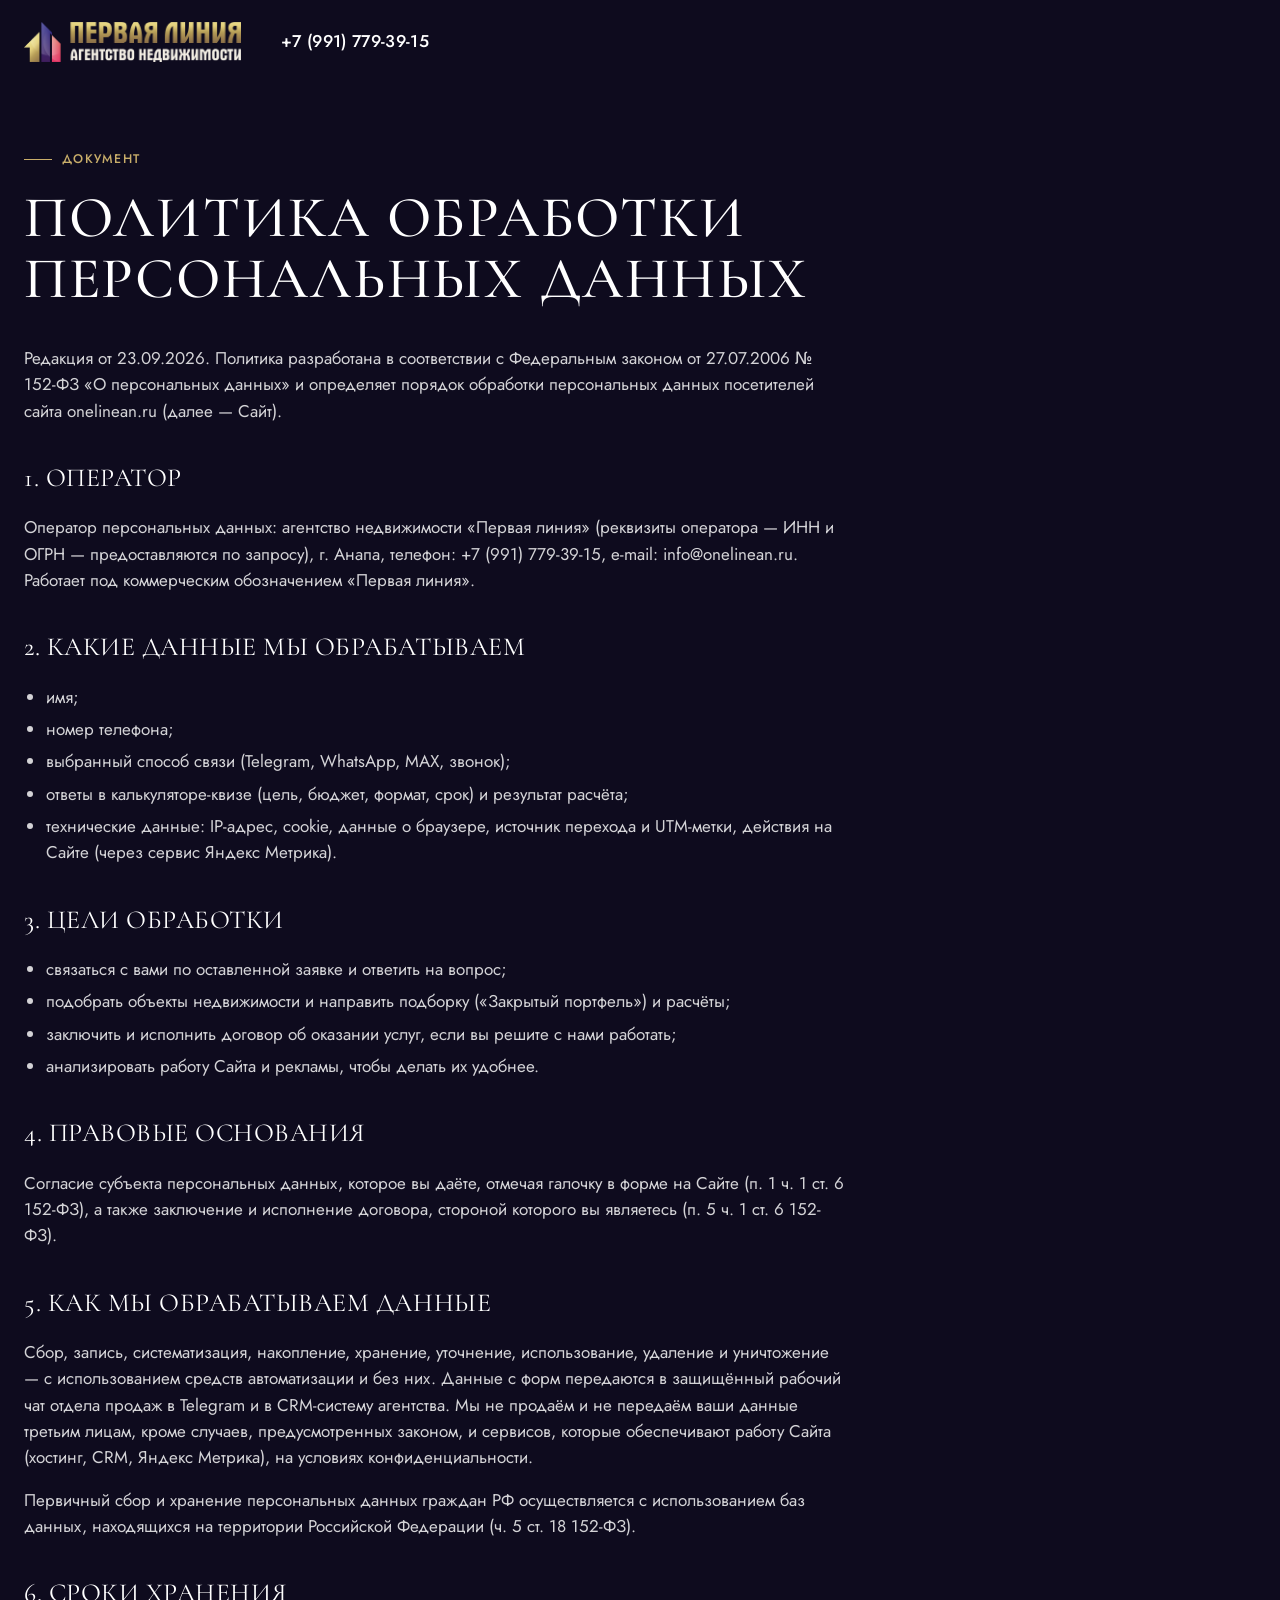
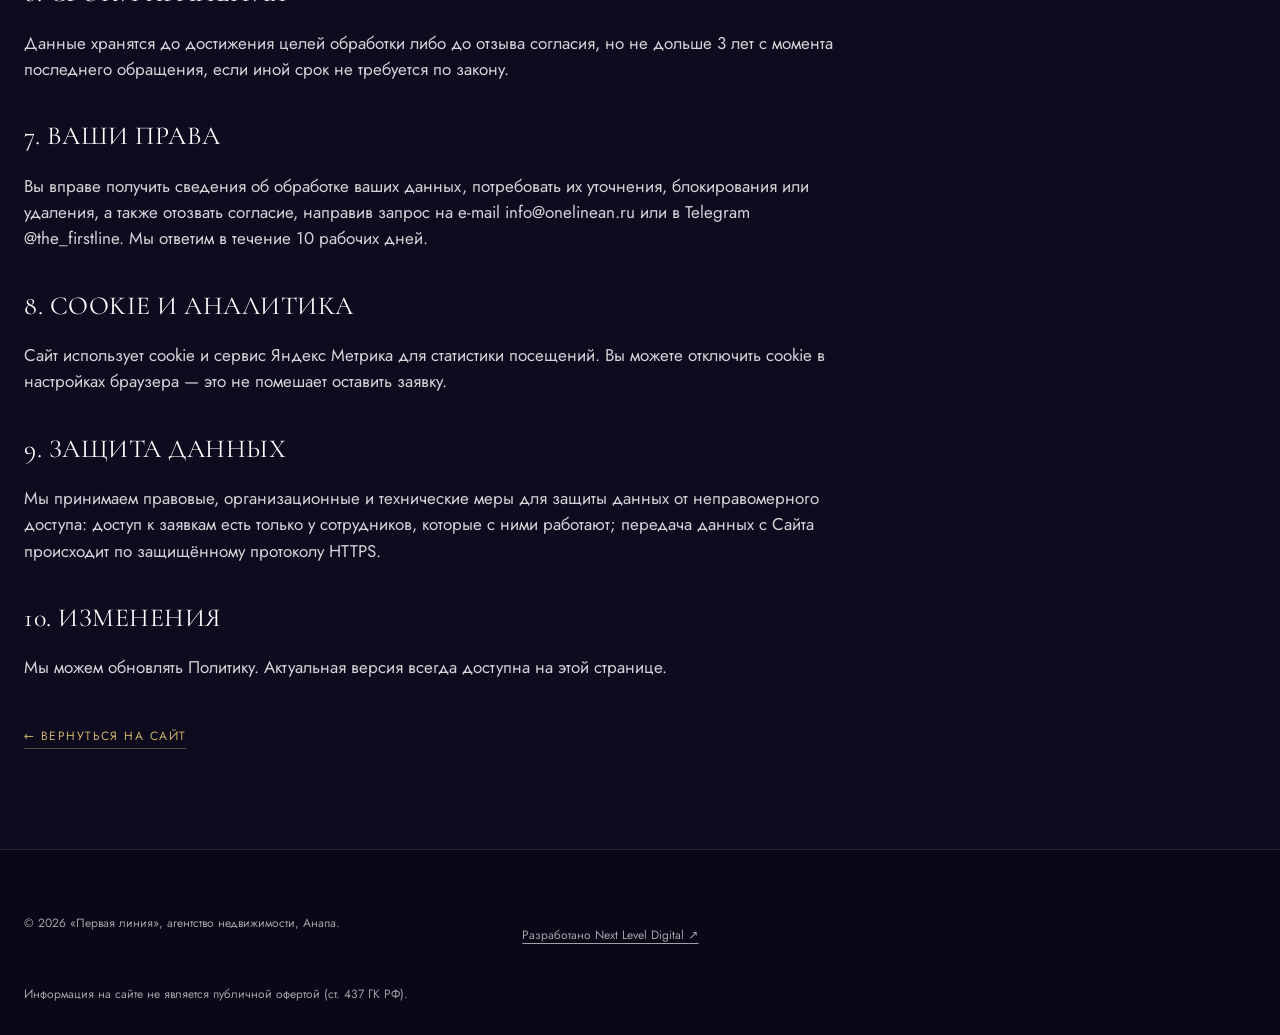
==== commit 2f339a06: "feat: add Next Level Digital developer attribution" ====
--- a/politika.html
+++ b/politika.html
@@ -83,6 +83,7 @@
     <div class="container">
       <div class="footer__legal" style="margin-top:0;border-top:0;padding-top:0">
         <p>© <span data-year>2026</span> «Первая линия», агентство недвижимости, Анапа.</p>
+        <p style="margin-top:12px"><a class="nld-credit" href="https://nld-digital.vercel.app/" target="_blank" rel="noopener noreferrer" style="color:inherit;text-decoration:underline;text-underline-offset:4px">Разработано Next Level Digital <span aria-hidden="true">↗</span></a></p>
         <p>Информация на сайте не является публичной офертой (ст. 437 ГК РФ).</p>
       </div>
     </div>
